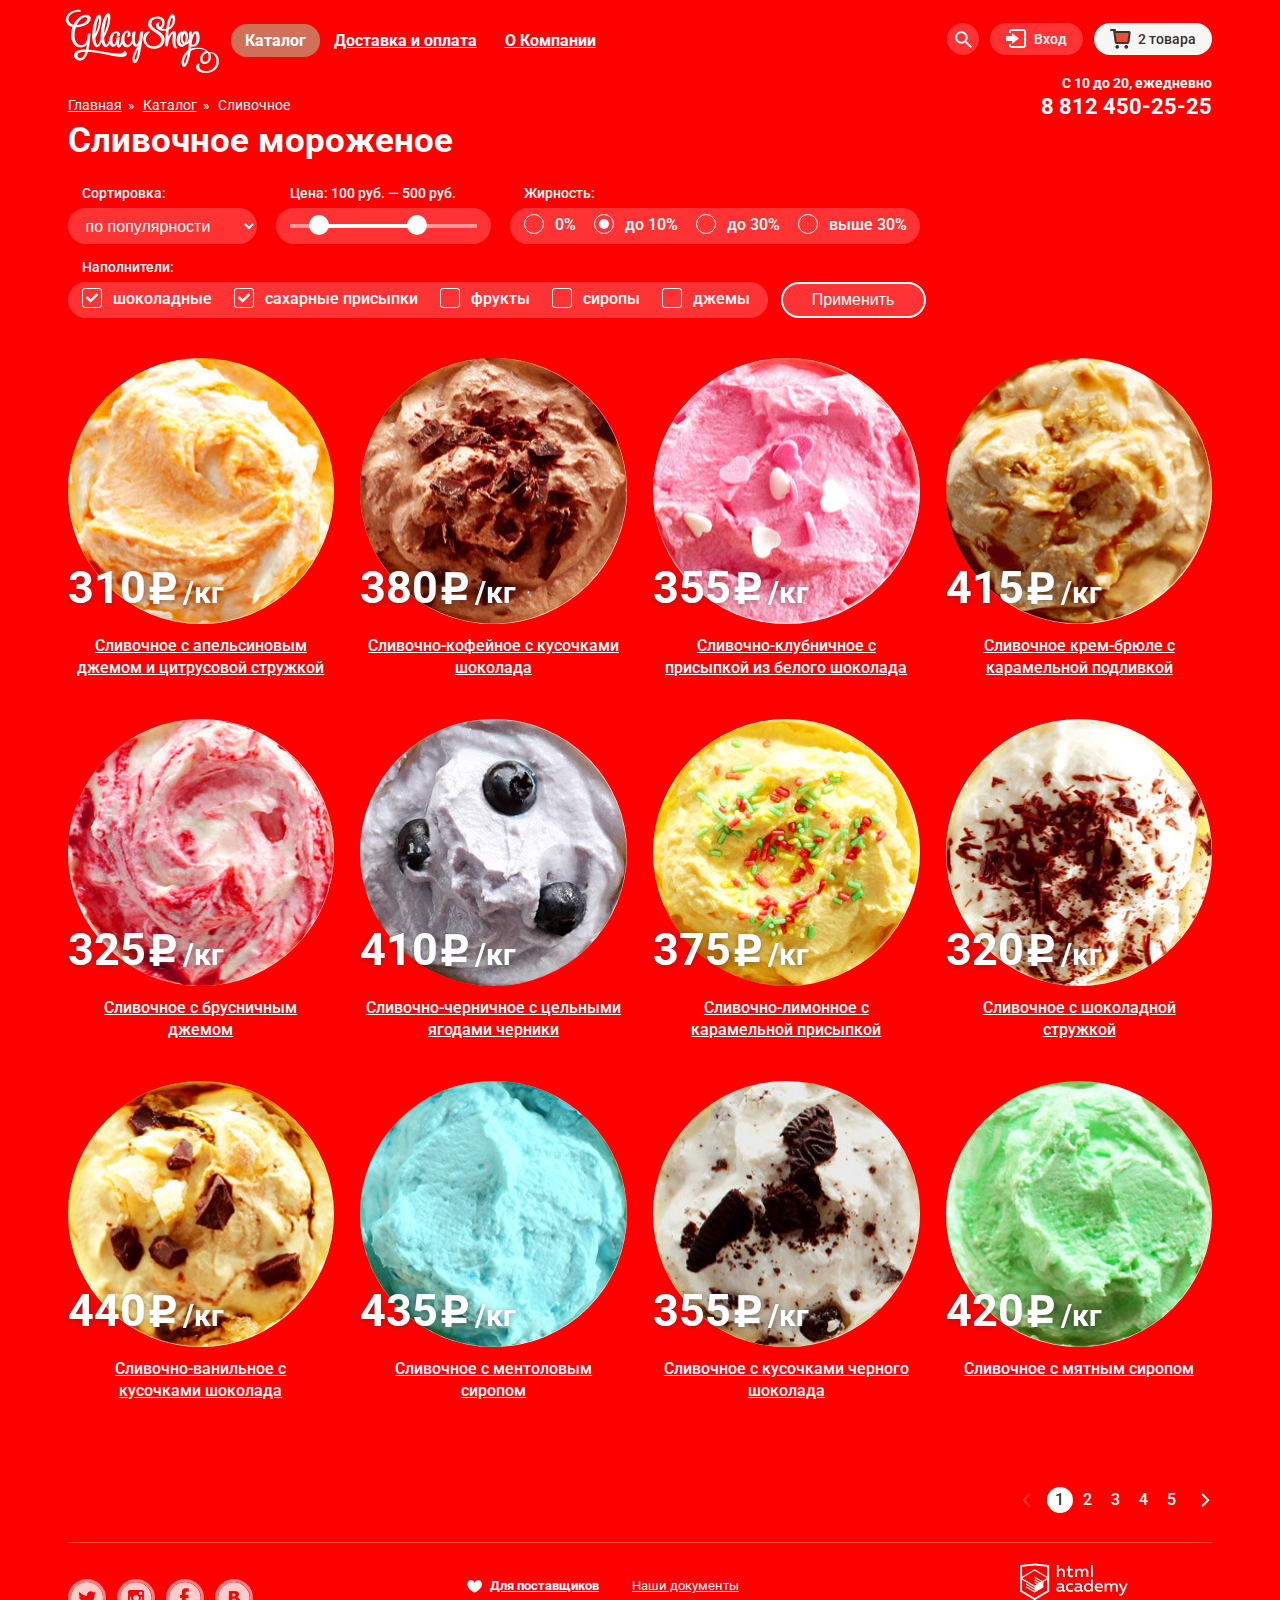
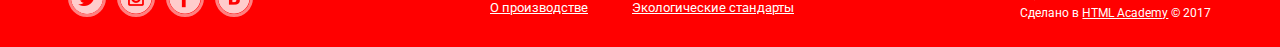
==== catalog.html @ 35011a06 "add slider" ====
<!DOCTYPE html>
<html lang="ru">
  <head>
    <meta charset="utf-8">
    <title>Сливочное мороженое</title>
    <link href="https://fonts.googleapis.com/css?family=Roboto:400,500,700&amp;subset=cyrillic-ext" rel="stylesheet">
    <link href="css/normalize.css" rel="stylesheet">
    <link href="css/style2.css" rel="stylesheet">
  </head>
  <body>
    <div class="wrapper">
      <header class="main-header">
        <div class="row clearfix">
          <nav class="main-nav">
            <a href="index.html"><img src="img/logo.png" width=154 height=64 alt="Gllacy Shop"></a>
            <ul class="main-menu">
              <li class="current">
                <a class="main-nav-item" href="#">Каталог</a>
                <ul class="sub-menu">
                  <li><a class="sub-menu-item first" href="#"><b>Новинки</b></a></li>
                  <li class="sub-current"><a class="sub-menu-item">Сливочное</a></li>
                  <li><a class="sub-menu-item">Щербеты</a></li>
                  <li><a class="sub-menu-item" href="#">Фруктовый лед</a></li>
                  <li><a class="sub-menu-item" href="#">Мелорин</a></li>
                </ul>
              </li>
              <li><a class="main-nav-item" href="#">Доставка и оплата</a></li>
              <li><a class="main-nav-item" href="#">О Компании</a></li>
            </ul>
          </nav>
          <ul class="user-block">
            <li class="user-item">
              <div class="searshinput"></div>
              <form class="user-form" action="/search/" method="GET">
                <div class="user-input-group">
                  <input class="user-input" id="user-search" type="search" name="search" placeholder="Что ищем?" required>
                  <label for="user-search">Что ищем?</label>
                </div>
              </form>
            </li>
            <li class="user-item">
              <a class="enter" href="#">Вход</a>
              <form class="user-form clearfix" action="#" method="POST">
                <div class="user-input-group">
                  <input class="user-input" id="user-login" type="email" name="login" placeholder="Электронная почта" required>
                  <label for="user-login">Электронная почта</label>
                </div>
                <div class="user-input-group">
                  <input class="user-input" id="user-password" type="password" name="password" placeholder="Пароль" required>
                  <label for="user-login">Пароль</label>
                </div>
                <button class="btn" type="submit">Войти</button>
                <a href="#">Забыли пароль?</a>
                <a href="#">Новая регистрация</a>
              </form>
            </li>
            <li class="user-item">
              <a class="all-products full" href="#">2 товара</a>
              <form class="user-form clearfix" action="#" method="POST">
                <table class="products-table">
                  <tr class="products-item creamy">
                    <td><button class="product-delete" title="Закрыть">Закрыть</button></td>
                    <td class="product-mini"></td>
                    <td class="product-name">Пломбир с апельсиновым джемом</td>
                    <td>1,5 кг х <span>200 руб.</span></td>
                    <td>300 руб.</td>
                  </tr>
                  <tr class="products-item strawberry">
                    <td><button class="product-delete" title="Закрыть">Закрыть</button></td>
                    <td class="product-mini"></td>
                    <td class="product-name">Клубничный пломбир с присыпкой из белого шоколада</td>
                    <td>1,5 кг х <span>300 руб.</span></td>
                    <td>450 руб.</td>
                  </tr>
                </table>
                <div class="products-sum">Итого: 750 руб.</div>
                <button class="btn" type="submit">Оформить заказ</button>
              </form>
            </li>
          </ul>
          <div class="header-lable">
            С 10 до 20, ежедневно<br>
            <span>8 812 450-25-25</span>
          </div>
        </div>
      </header>

      <main>
        <div class="row">
          <ul class="breadcrumbs">
            <li><a href="index.html">Главная</a></li>
            <li><a href="#">Каталог</a></li>
            <li>Сливочное</li>
          </ul>
          <h1>Сливочное мороженое</h1>
        </div>

        <div class="row filters">
          <form action="#" method="GET">
            <div class="filter sorting">
              <span>Сортировка:</span>
              <select class="filter-group" name="filter-sorting">
                <option value="popularity">по популярности</option>
                <option value="cheap">сначала недорогие</option>
                <option value="expensive">сначала дорогие</option>
                <option value="fatness">по жирности</option>
              </select>
            </div>
            <div class="filter rate"><!--- Оформление - курс Плавные переходы. Переключатели. Диапазон range- курс Формы и хтмл5.  Реализация есть на kari.com-->    
              <span>Цена: 100 руб. &#8212; 500 руб.</span>
              <div class="filter-group">
                <div class="rate-axis">
                  <div class="range-slider"></div>
                  <div class="range-handle"></div>
                  <div class="range-handle"></div>
                </div>
              </div>
            </div>
            <div class="filter fatness">
              <span>Жирность:</span> 
              <ul class="filter-group">
                <li>
                  <input id="fatness-0" type="radio" name="filter-fatness" value="0%" >
                  <label for="fatness-0" title="Отметить">0%</label>
                </li>
                <li>
                  <input id="fatness-10" type="radio" name="filter-fatness" value="to 10%" checked>
                  <label for="fatness-10" title="Отметить">до 10%</label>
                </li>
                <li>
                  <input id="fatness-30" type="radio" name="filter-fatness" value="to 30%">
                  <label for="fatness-30" title="Отметить">до 30%</label>
                </li>
                <li>
                  <input id="fatness-more" type="radio" name="filter-fatness" value="more 30%">
                  <label for="fatness-more" title="Отметить">выше 30%</label>
                </li>
              </ul>
            </div>
            <div class="filter toppings">
              <span>Наполнители:</span>
              <ul class="filter-group">
                <li>
                  <input id="topping-chocolate" type="checkbox" name="topping-chocolate" checked>
                  <label for="topping-chocolate">шоколадные</label>
                </li>
                <li>
                  <input id="topping-powder" type="checkbox" name="topping-powder" checked>
                  <label for="topping-powder">сахарные присыпки</label>
                </li>
                <li>
                  <input id="topping-fruit" type="checkbox" name="topping-fruit">
                  <label for="topping-fruit">фрукты</label>
                </li>
                <li>
                  <input id="topping-syrups" type="checkbox" name="topping-suryps">
                  <label for="topping-syrups">сиропы</label>
                </li>
                <li>
                  <input id="topping-jams" type="checkbox" name="topping-jams">
                  <label for="topping-jams">джемы</label>
              </ul>
            </div>
            <button type="submit">Применить</button>
          </form>
        </div>      

        <div class="catalog">
          <div class="row clearfix">
            <div class="cell">
              <div class="background-hover">
                <a class="btn" href="#">Быстрый просмотр</a>
              </div>
              <a href="#">
                <img src="img/creamy-item.jpg" alt="Сливочное с апельсиновым джемом и цитрусовой стружкой">
                <div class="price">
                  <span>310</span> /кг
                </div>
                <p>Сливочное с апельсиновым джемом и цитрусовой стружкой</p>
              </a>
            </div>
            <div class="cell">
              <div class="background-hover">
                <a class="btn" href="#">Быстрый просмотр</a>
              </div>
              <a href="#">
                <img src="img/coffe-item.jpg" alt="Сливочно-кофейное с кусочками шоколада">
                <div class="price">
                  <span>380</span> /кг
                </div>
                <p>Сливочно-кофейное с кусочками шоколада</p>
              </a>
            </div>
            <div class="cell">
              <div class="background-hover">
                <a class="btn" href="#">Быстрый просмотр</a>
              </div>
              <a href="#">
                <img src="img/strawberry-item.jpg" alt="Сливочно-клубничное с присыпкой из белого шоколада">
                <div class="price">
                  <span>355</span> /кг
                </div>
                <p>Сливочно-клубничное с присыпкой из белого шоколада</p>
              </a>
            </div>
            <div class="cell">
              <div class="background-hover">
                <a class="btn" href="#">Быстрый просмотр</a>
              </div>
              <a href="#">
                <img src="img/brulee-item.jpg" alt="Сливочное крем-брюле с карамельной подливкой">
                <div class="price">
                  <span>415</span> /кг
                </div>
                <p>Сливочное крем-брюле с карамельной подливкой</p>
              </a>
            </div>
          </div>
          <div class="row clearfix">
            <div class="cell">
              <div class="background-hover">
                <a class="btn" href="#">Быстрый просмотр</a>
              </div>
              <a href="#">
                <img src="img/lingonberry-item.jpg" alt="Сливочное с брусничным джемом">
                <div class="price">
                  <span>325</span> /кг
                </div>
                <p>Сливочное с брусничным джемом</p>
              </a>
            </div>
            <div class="cell">
              <div class="background-hover">
                <a class="btn" href="#">Быстрый просмотр</a>
              </div>
              <a href="#">
                <img src="img/blackberry-item.jpg" alt="Сливочно-черничное с цельными ягодами черники">
                <div class="price">
                  <span>410</span> /кг
                </div>
                <p>Сливочно-черничное с цельными ягодами черники</p>
              </a>
            </div>
            <div class="cell">
              <div class="background-hover">
                <a class="btn" href="#">Быстрый просмотр</a>
              </div>
              <a href="#">
                <img src="img/lemon-item.jpg" alt="Сливочно-лимонное с карамельной присыпкой">
                <div class="price">
                  <span>375</span> /кг
                </div>
                <p>Сливочно-лимонное с карамельной присыпкой</p>
              </a>
            </div>
            <div class="cell">
              <div class="background-hover">
                <a class="btn" href="#">Быстрый просмотр</a>
              </div>
              <a href="#">
                <img src="img/chocchips-item.jpg" alt="Сливочное с шоколадной стружкой">
                <div class="price">
                  <span>320</span> /кг
                </div>
                <p>Сливочное с шоколадной стружкой</p>
              </a>
            </div>
          </div>
          <div class="row clearfix">
            <div class="cell">
              <div class="background-hover">
                <a class="btn" href="#">Быстрый просмотр</a>
              </div>
              <a href="#">
                <img src="img/vanilla-item.jpg" alt="Сливочно-ванильное с кусочками шоколада">
                <div class="price">
                  <span>440</span> /кг
                </div>
                <p>Сливочно-ванильное с кусочками шоколада</p>
              </a>
            </div>
            <div class="cell">
              <div class="background-hover">
                <a class="btn" href="#">Быстрый просмотр</a>
              </div>
              <a href="#">
                <img src="img/menthol-item.jpg" alt="Сливочноe с ментоловым сиропом">
                <div class="price">
                  <span>435</span> /кг
                </div>
                <p>Сливочноe с ментоловым сиропом</p>
              </a>
            </div>
            <div class="cell">
              <div class="background-hover">
                <a class="btn" href="#">Быстрый просмотр</a>
              </div>
              <a href="#">
                <img src="img/pieces-dark-item.jpg" alt="Сливочное с кусочками черного шоколада">
                <div class="price">
                  <span>355</span> /кг
                </div>
                <p>Сливочное с кусочками черного шоколада</p>
              </a>
            </div>
            <div class="cell">
              <div class="background-hover">
                <a class="btn" href="#">Быстрый просмотр</a>
              </div>
              <a href="#">
                <img src="img/mint-item.jpg" alt="Сливочное с мятным сиропом">
                <div class="price">
                  <span>420</span> /кг
                </div>
                <p>Сливочное с мятным сиропом</p>
              </a>
            </div>
          </div>
        </div>
        
        <div class="row clearfix"> <!---См. курс Мастерская: декоративные элементы. Переключатель страниц-->
          <ul class="paginator clearfix">
            <li><a class="paginator-item prev disabled">Назад</a></li>
            <li><a class="paginator-item current">1</a></li>
            <li><a class="paginator-item" href="#2">2</a></li>
            <li><a class="paginator-item" href="#3">3</a></li>
            <li><a class="paginator-item" href="#4">4</a></li>
            <li><a class="paginator-item" href="#5">5</a></li>
            <li><a class="paginator-item next" href="#next">Вперед</a></li>
          </ul>
        </div>
      </main>
    
      <footer class="main-footer">
        <div class="row clearfix">
          <div class="social-footer">
              <a class="btn-social btn-social-tw" href="#">Твиттер</a>
              <a class="btn-social btn-social-inst" href="#">Инстаграм</a>
              <a class="btn-social btn-social-fb" href="#">Фэйсбук</a>
              <a class="btn-social btn-social-vk" href="#">Вконтакте</a>
          </div>
          <div class="copiright-footer">
            <a class="htmlacademy-logo" href="https://htmlacademy.ru/"></a>
            Сделано в <a href="https://htmlacademy.ru/">HTML Academy</a> &copy; 2017
          </div>
          <div class="footer-nav clearfix">
            <ul class="footer-column column-1">
              <li class="love"><a href="#"><b>Для поставщиков</b></a></li>
              <li><a href="#">О производстве</a></li>
            </ul>
            <ul class="footer-column column-2">
              <li><a href="#">Наши документы</a></li>
              <li><a href="#">Экологические стандарты</a></li>
            </ul>         
          </div>
        </div>
      </footer>
    </div>
  </body>
</html>
---- css/style2.css ----
body {
  font-weight: 400;
  font-size: 16px;
  line-height: 22px;
  font-family: "Roboto", "Arial", sans-serif;
  color: #ffffff;
  background-color: #849d8f;
  background-color: red;
}

body > input[type="radio"] {
  display: none;
}

.site-wrapper {
  min-width: 900px;
  background-repeat: no-repeat;
  background-position: top center;
}

.site-wrapper::before {
  content: "";
  visibility: hidden;
  background-image: url("../img/chocolate-lemon.png");
}

.site-wrapper::after {
  content: "";
  visibility: hidden;
  background-image: url("../img/cream-strawberry.png");
}

.wrapper {
  min-width: 900px;
  max-width: 1200px;
  margin: 0 auto;
  
}

.row {
  padding-left: 2.3%;
  padding-right: 2.3%;
  margin-bottom: 40px; /*для .communication-items выпадет за родительский контейнер wrapper*/
}

.column-left,
.column-right {
  float: left;
  box-sizing: border-box;
  width: 48.85%;
  padding: 16px 21px 90px 19px;
  border-radius: 12px;
}

.column-right {
  float: right;
}

.cell {
  position: relative;
  float: left;
  width: 23.275%;
  margin-right: 2.3%;
}

.cell:nth-child(4n) {
  margin-right: 0;
}

.cell a {
  text-decoration: none;
}

.clearfix::after {
  content: "";
  display: table;
  clear: both;
}

.btn {
  display: inline-block;
  box-sizing: border-box;
  min-width: 100px; /*каждой кнопке задаем свою ширину*/
  min-height: 44px;
  margin: 0;
  padding: 9px 14px 11px;
  font-weight: 700;
  font-size: 18px;
  line-height: 24px;
  font-family: "Roboto", "Arial", sans-serif;
  text-align: center;
  vertical-align: top;
  text-decoration: none;
  text-shadow: 0px 2px 5px rgba(160, 32, 11, 0.76); 
  color: #ffffff;
  background-color: #ec583c;
  background-image: linear-gradient(to top, #e74a35, #f26843);
  border-radius: 22px;
  box-shadow: 0px 2px 2px 0px rgba(172, 16, 0, 0.64); 
  outline: none; 
}

.btn:hover {
  color: #ffffff;
  background-color: #f07a63;
  background-image: linear-gradient(to top, #ec6f5e, #f58669);
  box-shadow: 0px 2px 2px 0px #ac1000; 
}

.btn:active {
  color: #ffffff;
  background-color: #db5338;
  background-image: linear-gradient(to bottom, #d74632, #e1613e);
  box-shadow: inset 0px 2px 2px 0px #ac1000;
}

.main-nav {
  float: left;
  width: 550px;
  padding-top: 9px; 
}

.main-nav img {
  display: inline-block;
  margin: 0;
  margin-left: -3px; 
  padding: 0;
  font-size: 0;
  line-height: 0;
  vertical-align: middle;
}

.main-nav .main-menu {
  display: inline-block;
  margin: 0;
  margin-left: 8px;
  padding: 0;
  font-size: 0;
  line-height: 0;
  vertical-align: middle;
  list-style: none;
}

.main-menu > li {
  position: relative;
  display: inline-block;
  margin: 0;
  padding: 15px 0;
  font-size: 0;
  line-height: 0;
  vertical-align: middle;
}

.main-nav-item {
  margin-top: -4px;
  padding: 7px 14px;
  font-weight: 700;
  font-size: 16px;
  line-height: 18px;
  color: #ffffff;
  border-radius: 16px;
}

.main-menu .sub-menu {
  position: absolute;
  top: 46px;
  left: -6px;
  z-index: 1;
  display: none;
  min-width: 142px;
  margin: 0;
  padding: 0;
  color: #323232;
  background-color: #f8f7f4;
  border-radius: 4px;
  box-shadow: 0 20px 20px 0 rgba(0, 0, 0, 0.4);
  list-style: none;
  overflow: hidden;
}

.main-menu li:hover .sub-menu {
  display: block;
}

.sub-menu-item {
  display: block;
  padding: 9px 21px 7px;
  font-weight: 400;
  font-size: 14px;
  line-height: 16px;
  color: #323232;
  text-decoration: none;
  white-space: nowrap;
}

.sub-menu-item.first {
  padding: 10px 21px;
}

.sub-menu li:first-child::after {
  content: "";
  display: block;
  margin: 0 9px 0 6px;
  height: 1px;
  background-color: #d1d0ce;
}

.sub-menu li:hover {
  background-color: #fbded7;
}

li:not(.sub-current):hover > .sub-menu-item {
  color: #323232;
}

.sub-menu li:active {
  background-color: #f6b5a5;
}

li:not(.sub-current):active > .sub-menu-item {
  color: #323232;
}

.sub-menu li.sub-current {
  background-color: #d07058;
}

.sub-current .sub-menu-item {
  color: #ffffff;
}

.current .main-nav-item {
  color: #ffffff;
  text-decoration: none;
  background-color: #d07058;
}

.main-nav-item:hover {
  color: #333333;
  text-decoration: none;
  background-color: #f7f6f3;
}

.main-nav-item:active {
  color: #333333;
  text-decoration: none;
  background-color: #ededed;
  box-shadow: inset 0 2px 1px 0 #696969;
}

.user-block {
  float: right;
  width: 293px;
  margin: 0;
  padding: 0;
  padding-top: 23px;
  text-align: right;
  list-style: none;
}

.user-block .user-item {
  position: relative;
  display: inline-block;
  margin: 0;
  padding: 0;
  padding-bottom: 15px;
  font-size: 0;
  line-height: 0;
  vertical-align: top;
}

.user-block .searshinput,
.user-block .enter,
.user-block .all-products {
  display: block;
  background-color: rgba(255, 255, 255, 0.2);
  border-radius: 16px;
}

.user-block .searshinput {
  position: relative;
  width: 32px;
  height: 32px;
}

.user-block .searshinput::before {
  content: "";
  position: absolute;
  top: 8px;
  left: 8px;
  width: 17px;
  height: 17px;
  background-image: url("../img/spritesheet.png");
  background-position: -431px -5px;
}

.user-item:hover .searshinput {
  background-color: #f8f7f4;
}

.user-item:hover .searshinput::before {
  filter: invert(1);
}

/* стили для выпадашек с формами*/
.user-item:hover::before {
  content:"";
  position: absolute;
  top: 0;
  right: 0;
  display: block;
  width: 100px;
  height: 37px;
}

.user-form {
  position: absolute;
  top: 37px;
  right: 0;
  z-index: 1;
  display: none;
  width: 313px; 
  padding: 20px 15px 0;
  background-color: #f8f7f4;
  border-radius: 4px;
  box-shadow: 0 20px 20px 0 rgba(0, 0, 0, 0.4);
}

.user-item:hover .user-form {
  display: block;
}

.user-input-group {
  position: relative;
}

.user-input {
  box-sizing: border-box;
  width: 100%;
  height: 44px;
  margin-bottom: 20px;
  padding: 10px 14px;
  font-weight: 700;
  font-size: 16px;
  line-height: 24px;
  color: #323232;
  background-color: #ffffff;
  border: 1px solid #d3d3d2;
  border-radius: 4px;
}

.user-input::-webkit-input-placeholder {
  font-weight: 400;
  color:#999999;
}
.user-input::-moz-placeholder {
  font-weight: 400;
  color:#999999;
}

.user-input:-moz-placeholder {
  font-weight: 400;
  color:#999999;
}
.user-input:-ms-input-placeholder {
  font-weight: 400;
  color:#999999;
}

.user-input:hover {
  padding: 10px 13px;
  border: 2px solid #c7c6c5;
}

.user-input:focus {
  padding: 10px 13px;
  border: 2px solid #8fbdec;
}

.user-input + label {
  position: absolute;
  top: -16px;
  left: 15px;
  display: inline;
  font-weight: 400;
  font-size: 11px;
  line-height: 13px;
  color: #999999;
}

.user-input:invalid + label {
  display: none;
}

.user-input:focus + label {
  color: #5b9ddf;
  display: inline;
}

/* стили для выпадашек с формами закончились*/

.user-block .enter,
.user-block .all-products {
  position: relative;
  margin-left: 7px;
  padding: 8px 16px 8px 44px;
  font-weight: 500;
  font-size: 14px;
  line-height: 16px;
  text-align: left;
  text-decoration: none;
  color: #ffffff;
}

.user-block .enter::before {
  content: "";
  position: absolute;
  top: 6px;
  left: 16px;
  width: 21px;
  height: 19px;
  background-image: url("../img/spritesheet.png");
  background-position: -338px -5px;
}

.user-item:hover .enter {
  color: #323232;
  background-color: #f8f7f4;
}

.user-item:hover .enter::before {
  filter: invert(1);
}

.enter + .user-form {
  width: 239px;
  padding: 20px 19px 0;
}

.user-form .btn {
  float: left;
  height: 44px;
  margin-right: 20px;
  margin-bottom: 20px;
  border: none;
  cursor: pointer;
}

.user-form a {
  float: left;
  font-weight: 400;
  font-size: 13px;
  line-height: 24px;
  color: #323232;
}

.user-form a:hover  {
  color: #e84d37;
}

.user-form a:active  {
  color: #e84d37;
}

.user-block .all-products {
  min-width: 56px;
}

.user-block .all-products::before {
  content: "";
  position: absolute;
  top: 6px;
  left: 16px;
  width: 21px;
  height: 20px;
  background-image: url("../img/spritesheet.png");
  background-position: -205px -5px;
}

.user-block .all-products.full {
  max-width: 87px;
  color: #323232;
  white-space: nowrap;
  text-overflow: ellipsis;
  background-color: #f7f6f3;
  overflow: hidden;
}

.user-block .all-products.full::before {
  background-position: -236px -5px;
}

.all-products.full {
  max-width: 87px;
  white-space: nowrap;
  text-overflow: ellipsis;
  overflow: hidden;
}

.user-item:hover .all-products:not(.full) {
  color: #323232;
  background-color: #f8f7f4;
}

.user-item:hover .all-products:not(.full)::before {
  filter: invert(1);
}

.all-products + .user-form {
  width: 510px;
}

/*Стили для корзины*/
.all-products.full + .user-form .products-table {
  width: 100%;
  border-collapse: collapse;
}

.products-table td {
  height: 27px;
  padding: 8px 5px 16px;
  font-weight: 400;
  font-size: 13px;
  line-height: 16px;
  color: #323232;
  vertical-align: top;
  text-align: center;
}

.products-table span {
  color: #999999;
}

.products-table .product-delete {
  width: 11px;
  height: 11px;
  font-size: 0;
  vertical-align: top;
  background-image: url("../img/spritesheet.png");
  background-color: transparent;
  background-repeat: no-repeat;
  background-position: -840px -5px;
  border: 0;
  cursor: pointer;
}

.products-table .product-mini {
  position: relative;
  width: 31px;
}

.products-table .product-mini::before {
  content: "";
  position: absolute;
  top: 0;
  left: 4px;
  display: block;
  width: 33px;
  height: 33px;
  background-repeat: no-repeat;
} 

.creamy .product-mini::before {
  background-image: url("../img/creamy-item-icon.png");
}

.strawberry .product-mini::before {
  background-image: url("../img/strawberry-item-icon.png");
}

.products-table .product-name {
  width: 226px;
  padding: 8px 10px 16px;
  text-align: left;
}

.products-table td:last-child {
  box-sizing: border-box;
  width: 87px;
}

.all-products + .user-form .products-sum {
  position: relative;
  float: right;
  padding: 16px 0;
  font-weight: 700;
  font-size: 15px;
  line-height: 18px;
  color: #323232;
}

.all-products + .user-form .products-sum::before {
  content: "";
  position: absolute;
  top: 2px;
  right: 0;
  display: block;
  width: 510px;
  height: 1px;
  background-color: #cacac7;
}

.all-products + .user-form .btn {
  float: right;
  clear: right;
  margin-right: 0;
}
/*закончились стили для корзины*/

.main-header .row {
  position: relative;
}

.header-lable {
  position: absolute;
  top: 75px;
  right: 2.3%;
  width: 293px;
  font-weight: 700;
  font-size: 14px;
  line-height: 16px;
  text-align: right;
}

.header-lable span {
  font-size: 22px;
  line-height: 32px;
}

/*Стили для слайдера*/
.slider {
  position: relative;
  padding-top: 280px;
  text-align: center;
  color: #ffffff;
}

.slide {
  display: none;
}

.slide-title {
  width: 700px;
  margin: 0 auto;
  margin-bottom: 30px; 
  font-weight: 700;
  font-size: 60px;
  line-height: 60px;
}

.slide .btn {
  padding: 10px 40px;
  font-weight: 700;
  font-size: 32px;
  line-height: 44px;
  color: #ffffff;
  border-radius: 32px;
} 

.slider-controls {
  position: absolute;
  left: 0;
  bottom: 23px;
  font-size: 0;
  line-height: 0;

}

.slider-controls label {
  display: inline-block;
  box-sizing: border-box;
  width: 21px;
  height: 21px;
  margin-right: 8px;
  vertical-align: 0;
  background-color: transparent;
  border: 2px solid #ffffff;
  border-radius: 50%;
  cursor: pointer;
}

.slider-controls label:hover {
  background-color: rgba(255, 255, 255, 0.4);
}

#btn-1:checked ~ .site-wrapper {
  background-color: #849d8f;
  background-image: url("../img/brulee-raspberry.png");
}

#btn-2:checked ~ .site-wrapper {
  background-color: #8996a6;
  background-image: url("../img/chocolate-lemon.png");
}

#btn-3:checked ~ .site-wrapper {
  background-color: #9d8b84;
  background-image: url("../img/cream-strawberry.png");
}

#btn-1:checked ~ .site-wrapper #slide1,
#btn-2:checked ~ .site-wrapper #slide2,
#btn-3:checked ~ .site-wrapper #slide3 {
  display: block;
}

#btn-1:checked ~ .site-wrapper label[for="btn-1"],
#btn-2:checked ~ .site-wrapper label[for="btn-2"],
#btn-3:checked ~ .site-wrapper label[for="btn-3"] {
  background-color: #ffffff;
}
/*Закончились стили для слайдера*/

.specials {
  font-weight: 700;
  font-size: 18px;
  line-height: 22px;
}

.specials h3 {
  margin: 0;
  margin-bottom: 15px;
  font-size: 35px;
  line-height: 41px;
}

.specials p {
  margin: 0;
}

.specials .column-left {
  position: relative;
  min-height: 229px;
  color: #ffffff;
  background-color: #be1c42;
  background-image: url("../img/raspberries-fon.jpg");
  background-repeat: no-repeat;
}

.specials .column-right {
  position: relative;
  min-height: 229px;
  color: #ffffff;
  background-color: #4e3125;
  background-image: url("../img/chocolate-fon.jpg");
  background-repeat: no-repeat;
}

.specials .btn {
  position: absolute;
  right: 21px;
  bottom: 24px;
  height: 46px;
  padding: 10px 22px 10px;
} 


.cell .background-hover {
  position: absolute;
  top: -9px;
  transform: translate(-4%, 0);
  z-index: -1;
  display: none;
  width: 110%;
  height: 130%;
  padding: 0;
  background-color: rgba(255, 255, 255, 0.3);
  box-shadow: 0 20px 20px 0 rgba(0, 0, 0, 0.4);
  border-radius: 4px;
}

.cell:hover .background-hover {
  display: block;
}


.cell .btn {
  position: absolute;
  right: 50%;
  bottom: 17px;
  transform: translate(50%, 0);
  min-width: 193px;
  padding: 9px 12px 11px;  
}

.cell:hover {
  z-index: 10;
}

.cell img {
  width: 100%; 
  max-width: 267px; 
  min-width: 200px; 
  max-height: 267px; 
  min-height: 200px;
  border-radius: 50%;
}

.cell .price {
  margin-top: -65px;
  font-weight: 700;
  font-size: 30px;
  line-height: 45px;
  font-family: "Roboto", "Arial", sans-serif;
  color: #ffffff;
  filter: drop-shadow(0px 1px 3px rgba(49, 50, 53, 0.5));
}

.price span {
  position: relative;
  padding-right: 30px;
  font-size: 45px;
}

.price span::after {
  content: "";
  position: absolute;
  right: 0;
  bottom: 10px;
  width: 27px;
  height: 32px;
  background-image: url("../img/spritesheet.png");
  background-repeat: no-repeat;
  background-position: -394px -5px;
}

.cell p {
  margin: 0;
  margin-top: 20px;
  padding: 0 5px;
  font-weight: 500;
  font-size: 16px;
  line-height: 22px;
  text-align: center;
  text-decoration: underline;
  color: #ffffff;
}

.cell p:hover  {
  color: #e84d37;
}

.cell p:active  {
  color: #e84d37;
}

.popular .cell::before {
  content: "";
  position: absolute;
  top: 0;
  left: 0;
  width: 61px;
  height: 61px;
  background-image: url("../img/spritesheet.png");
  background-repeat: no-repeat;
  background-position: -267px -5px;
}

.features {
  padding: 23px 18px 25px;
  font-weight: 500;
  font-size: 24px;
  line-height: 30px;
  font-family: "Roboto", "Arial", sans-serif;
  color: #323232;
  background-color: #ede2cd;
  background-image: url("../img/wafer-fon3.jpg");
  background-repeat: repeat;
  border-radius: 12px; 
}

.features p {
  margin: 0 102px 0 0;
}

.features .column-left,
.features .column-right {
  margin: 0;
  padding: 0;
  font-weight: 400;
  font-size: 16px;
  line-height: 22px;
}

.features .features-item {
  position: relative;
  margin: 0;
  margin-top: 10px;
  padding: 12px 0 0 56px;
}

.features .features-item::before {
  content: "";
  position: absolute;
  left: 0;
  top: 0;
  width: 48px;
  height: 49px;
  background-image: url("../img/spritesheet.png");
}

.features .ice-img::before {
  background-position: -458px -5px;
}

.features .leaf-img::before {
  background-position: -517px -5px;
}

.features .cow-img::before {
  background-position: -29px -5px;
}

.features .thermo-img::before {
  background-position: -782px -5px;
}

.communication-items .column-left {
  min-height: 220px;
  padding: 23px 20px;
  font-weight: 500;
  font-size: 16px;
  line-height: 22px;
  color: #323232;
  background-color: #ffffff;
  background-image: url("../img/berry-fon.jpg");
  background-repeat: no-repeat;
  background-position: right 0;
}

.blog-group p {
  margin: 4px 0;
  width: 310px;
}

.blog-group .blog-header {
  padding-right: 10px;
  padding-top: 1px;
  font-weight: 700;
  font-size: 24px;
  line-height: 30px;
  color: #353535;
  background-color: rgba(255, 255, 255, 0.8);
}

.blog-group .blog-header:hover  {
  color: #e84d37;
}

.blog-group .blog-header:active  {
  color: #e84d37;
}

.communication-items .column-right {
  padding: 6px;
  background-image: repeating-linear-gradient(135deg, #f8f7f4 0px, #f8f7f4 7px, #92cdff 7px, #92cdff 14px, #f8f7f4 14px, #f8f7f4 21px, #fe9e90 21px, #fe9e90 28px);
}

.communication-items .fon {
  position: relative;
  box-sizing: border-box;
  min-height:  208px;
  padding: 28px 21px 92px;
  font-weight: 400;
  font-size: 16px;
  line-height: 22px;
  color: #5a5a5a;
  background-color: #f8f7f4;
  border-radius: 12px;
}

.subscribe-group p {
  margin: 0;
}

.communication-items form {
  position: absolute;
  left: 0;
  bottom: 33px;
  box-sizing: border-box;
  width: 100%;
  padding: 0 20px;
}

.communication-items .btn {
  float: right;
  padding: 9px 19px 11px;
  border: none;
  cursor: pointer;
}

.communication-items .input-group {
  margin-right:  141px;
}

.communication-items input {
  box-sizing: border-box;
  width: 100%;
  padding: 13px 12px;
  border: 1px solid #d3d3d2;
  border-radius: 4px;
}

.map-contacts .row {
  margin-bottom: 0;
  background-image: url("../img/map.jpg");
  background-repeat: no-repeat;
  background-position: center -25%;
}

.contacts {
  float: right;
  box-sizing: border-box;
  width: 302px;
  margin-top: 62px;
  margin-bottom: 62px;
  padding: 29px 25px 31px;
  font-weight: 400;
  font-size: 14px;
  line-height: 20px;
  color: #323232;
  background-color: #fefefe;
  border-radius: 14px;
}

.contacts p {
  margin: 0;
  margin-bottom: 1px;
  padding: 0;
}

.contacts span {
  font-weight: 700;
  font-size: 18px;
  line-height: 24px;
}

.contacts p.phone {
   margin-top: 18px;
   margin-bottom: 5px;
}

.contacts span.phone {
  font-weight: 700;
  font-size: 18px;
  line-height: 22px;
}

.contacts .btn {
  width: 100%;
  margin-top: 25px;
}

/* Cтили для каталога*/
.breadcrumbs {
  margin: 0;
  margin-top: -16px;
  margin-bottom: 7px;
  padding: 0;
  font-size: 0;
  line-height: 0;
  list-style: none;
}

.breadcrumbs li {
  display: inline-block;
  font-weight: 400;
  font-size: 14px;
  line-height: 16px;
}

.breadcrumbs a {
  position: relative;
  padding-right: 21px;
  color: #ffffff;
}


.breadcrumbs a::after {
  content: "»";
  position: absolute;
  right: 8px;
  text-decoration: none;
}

main h1 {
  margin: 0;
  font-weight: 700;
  font-size: 35px;
  line-height: 41px;
}

.row.filters {
  margin-top: -16px;
}

.filters .sorting {
  width: 189px;
}

.filters .rate {
  width: 215px;
}

.filters .fatness {
  width: 410px;
  margin-right: 0;
}

.filters .toppings {
  width: 700px;
  margin-bottom: 0;
}

.filter {
  display: inline-block;
  margin-right: 15px;
  margin-bottom: 15px;
  vertical-align: bottom;
  font-size: 0;
  line-height: 0;
}

.filter select,
.filter label {
  font-weight: 500;
  font-size: 16px;
  line-height: 18px;
}

.filter ul {
  margin: 0;
  padding: 0;
  list-style: none;
}


.filter span {
  margin-left: 14px;
  font-weight: 500;
  font-size: 14px;
  line-height: 16px;
}

.filter .filter-group {
  box-sizing: border-box;
  width: 100%;
  height: 36px;
  margin-top: 7px;
  padding-left: 14px;
  padding-top: 8px;
  color: #ffffff;
  background-color: rgba(255, 255, 255, 0.2);
  border-radius: 18px;
  border: none;
}

.sorting .filter-group {
  padding-top: 0;
}

.sorting .filter-group:hover {
  color: #343434;
  background-color: #ffffff;
}

.rate .filter-group {
  padding-top: 16px;
}

.rate .rate-axis {
  position: relative;
  width: 187px;
  height: 4px;
  background-color: rgba(255, 255, 255, 0.5);
}

.rate-axis .range-slider {
  position: absolute;
  left: 30px;
  right: 62px;
  height: 4px;
  background-color: #ffffff;
}

.rate-axis .range-handle {
  position: absolute;
  width: 20px;
  height: 20px;
  top: -9px;
  left: 19px; 
  background-color: #ffffff;
  border-radius: 50%;
  cursor: pointer;
}

.rate-axis .range-handle:last-child {
  left: 117px;  
}

.fatness li {
  display: inline-block;
  margin-right: 18px;
  vertical-align: top;
}

.fatness li:last-child {
  margin-right: 0;
} 

.fatness input {
  display: none;
}

.fatness label,
.toppings label {
  position: relative;
  padding-left: 31px;
}

.fatness label::before {
  content: "";
  position: absolute;
  left: 0;
  bottom: 0;
  box-sizing: border-box;
  width: 20px;
  height: 20px;
  border: 1px solid #ffffff;
  border-radius: 50%;
}

.fatness label:hover {
  cursor: pointer;
}

.fatness label:hover::before {
  border-width: 2px;
}

.fatness input:checked + label::after {
  content: "";
  position: absolute;
  left: 5px;
  bottom: 5px;
  box-sizing: border-box;
  width: 10px;
  height: 10px;
  background-color: #ffffff;
  border-radius: 50%;
}

.fatness input:disabled + label::before,
.fatness input:disabled + label::after {
  opacity: 0.4;
}

.toppings li {
  display: inline-block;
  margin-right: 22px;
  vertical-align: top;
}

.toppings li:last-child {
  margin-right: 0;
} 

.toppings input {
  display: none;
}

.toppings label::before {
  content: "";
  position: absolute;
  left: 0;
  bottom: 0;
  box-sizing: border-box;
  width: 20px;
  height: 20px;
  border: 1px solid #ffffff;
  border-radius: 3px;
}

.toppings label:hover::before {
  border: 2px solid #ffffff;
}

.toppings input:checked + label::after {
  content: "";
  position: absolute;
  left: 3px;
  bottom: 5px;
  width: 14px;
  height: 10px;
  background-image: url("../img/spritesheet.png");
  background-position: -5px -5px;
}

.toppings input:disabled + label::before,
.toppings input:disabled + label::after {
  opacity: 0.4;
}

.filters button[type="submit"] {
  width: 145px;
  height: 36px;
  margin-left: -6px;
  margin-right: 0;
  margin-bottom: 0;
  font-weight: 500;
  font-size: 16px;
  line-height: 18px;
  color: #ffffff;
  background-color: rgba(255, 255, 255, 0.2);
  border: 2px solid #fbfcfb;
  border-radius: 18px;
  outline: none; 
}

.filters button[type="submit"]:hover {
  color: #323232;
  background-color: #fbfcfb;
}

.filters button[type="submit"]:active {
  color: #323232;
  background-color: #eaeaea;
  border: none;
  box-shadow: inset 0 2px 1px 0px #696969;
} 

.catalog {
  margin-bottom: 85px;
}

.paginator {
  float: right;
  width: 190px;
  margin: 0;
  margin-bottom: -10px;
  padding: 0;
  font-size: 0;
  line-height: 0;
  list-style: none;
}

.paginator li {
  position: relative;
  display: inline-block;
  vertical-align: top;
}

.paginator-item {
  display: block;
  box-sizing: border-box;
  width: 26px;
  height: 26px;
  margin: 0 1px;
  padding: 4px 8px;
  font-weight: 500;
  font-size: 16px;
  line-height: 18px;
  color: #ffffff;
  text-decoration: none;
  border-radius: 50%;
  cursor: pointer;
}

.paginator-item.current {
  color: #323232;
  background-color: #ffffff;
  cursor: default;
}

.paginator-item:not(.current):not(.prev):not(.next):hover {
  color: #ffffff;
  background-color: rgba(255, 255, 255, 0.2);
}

.paginator-item:not(.current):not(.prev):not(.next):active {
  color: #323232;
  background-color: #ffffff;
}

.paginator-item.prev,
.paginator-item.next {
  width: 24px;
  margin: 0;
  text-indent: 100%;
  white-space: nowrap;
  font-size: 0;
  overflow: hidden; 
}

.paginator-item.prev::after {
  content: "";
  position: absolute;
  top: 50%;
  left: 0;
  transform: translate(0, -50%);
  width: 9px;
  height: 14px;
  background-image: url("../img/spritesheet.png");
  background-repeat: no-repeat;
  background-position: -595px -5px;
}


.paginator-item.next::after {
  content: "";
  position: absolute;
  top: 50%;
  right: 0;
  transform: translate(0, -50%);
  width: 9px;
  height: 14px;
  background-image: url("../img/spritesheet.png");
  background-repeat: no-repeat;
  background-position: -576px -5px;
}

.paginator-item.disabled::after {
  opacity: 0.2;
  cursor: default;
}

.paginator-item.prev:not(.disabled):hover::before {
  content: "";
  position: absolute;
  top:0;
  right: 25%;
  width: 26px;
  height: 26px;
  background-color: rgba(255, 255, 255, 0.2);
  border-radius: 50%;
} 

.paginator-item.prev:not(.disabled):active::before {
  background-color: #ffffff;
  border-radius: 50%;
} 

.paginator-item.prev:not(.disabled):active::after {
  filter: invert(1);
}

.paginator-item.next:not(.disabled):hover::before {
  content: "";
  position: absolute;
  top:0;
  left: 25%;
  width: 26px;
  height: 26px;
  background-color: rgba(255, 255, 255, 0.2);
  border-radius: 50%;
} 

.paginator-item.next:not(.disabled):active::before {
  background-color: #ffffff;
  border-radius: 50%;
} 

.paginator-item.next:not(.disabled):active::after {
  filter: invert(1);
}

/*Стили каталога закончились*/

.main-footer {
  padding: 20px 0 25px;
  font-weight: 400;
  font-size: 13px;
  line-height: 18px;
}

.main-footer .row {
  position: relative;
  margin-bottom: 0;
}

.main-footer .row::before {
  content: "";
  position: absolute;
  top: -21px;
  right: 2.3%;
  left: 2.3%;
  height: 1px;
  background-color: rgba(255, 255, 255, 0.3);
}

.main-footer a:hover {
  color: #ffbc9e;
}

.main-footer a:active {
  color: #ffbc9e;
}

.social-footer {
  float: left;
  width: 240px;
}

.social-footer .btn-social {
  display: inline-block;
  position: relative;
  width: 32px;
  height: 32px;
  margin-top: 16px;
  margin-right: 8px;
  font-size: 0;
  line-height: 0;
  vertical-align: top;
  text-indent: 100%;
  white-space: nowrap;
  overflow: hidden;
  border: 3px solid rgba(255, 255, 255, 0.5);
  border-radius: 50%;
}

.social-footer .btn-social::before {
  content: "";
  position: absolute;
  top: 0;
  left: 0;
  width: 32px;
  height: 32px;
  background-image: url("../img/spritesheet.png");
  background-repeat: no-repeat;
  filter: opacity(0.8);
}

.social-footer .btn-social-tw::before {
  background-position: -698px -5px;
}

.social-footer .btn-social-inst::before {
  background-position: -656px -5px;
}

.social-footer .btn-social-fb::before {
  background-position: -614px -5px;
}

.social-footer .btn-social-vk::before {
  background-position: -740px -5px;
}

.social-footer .btn-social:hover {
  border-color: #dae2de;
}

.social-footer .btn-social:hover::before {
  filter: opacity(1);
}

.social-footer .btn-social:active {
  border-color: #dae2de;
  box-shadow: inset 0px 2px 1px 0px #888888; 
}

.social-footer .btn-social:active::before {
  filter: opacity(0.7);
  z-index: -1;
}

.copiright-footer {
  float: right;
  box-sizing: border-box;
  width: 192px;
  padding-left: 0;
  font-size: 12px;
}

.copiright-footer .htmlacademy-logo {
  display: block;
  width: 108px;
  height: 38px;
  margin-bottom: 3px;
  background-image: url("../img/spritesheet.png");
  background-repeat: no-repeat;
  background-position: -87px -5px;
}

.copiright-footer a {
  color: #fefefe;
}

.footer-nav {
  width: 346px;
  margin: 0 auto;
}

.footer-column {
  float: left;
  box-sizing: border-box;
  width: 50%;
  margin: 0;
  margin-top: 14px;
  padding: 0;
  list-style: none;
}

.footer-nav .column-2 {
  margin-left: -8px;
}

.footer-nav li {
  position: relative;
  margin-bottom: 4px;
}

.footer-nav li:last-child {
  margin-bottom: 0;
}

.footer-nav a {
  color: #ffffff;
  text-decoration: underline;
}

.column-1 li {
  padding-left: 23px;
  padding-right: 10px;
}

.footer-nav .love::before {
  content: "";
  position: absolute;
  top: 3px;
  left: 0;
  width: 15px;
  height: 13px;
  background-image: url("../img/spritesheet.png");
  background-repeat: no-repeat;
  background-position: -369px -5px;
}
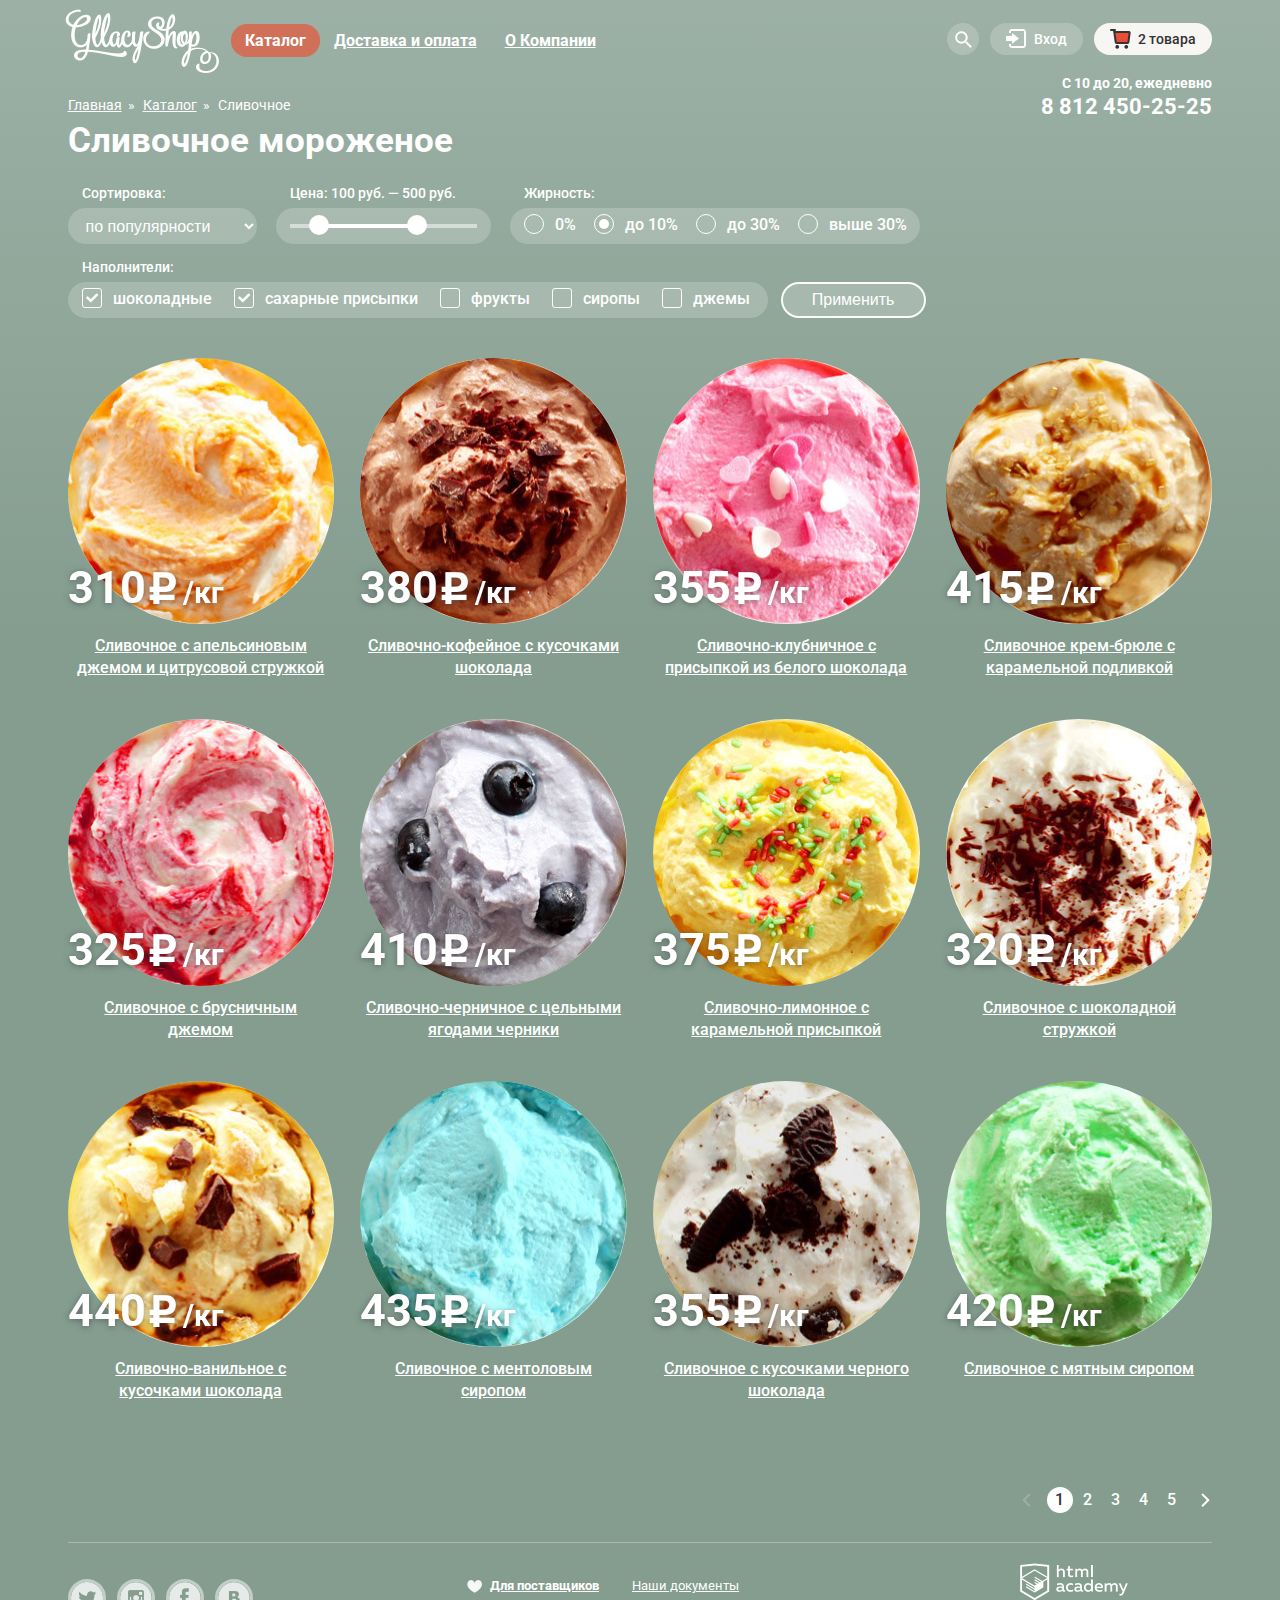
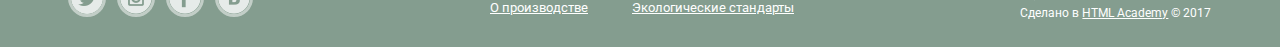
==== commit 2acb1cfc: "add gradient for catalog`s fon" ====
--- a/catalog.html
+++ b/catalog.html
@@ -7,7 +7,7 @@
     <link href="css/normalize.css" rel="stylesheet">
     <link href="css/style2.css" rel="stylesheet">
   </head>
-  <body>
+  <body class="inner-page">
     <div class="wrapper">
       <header class="main-header">
         <div class="row clearfix">
--- a/css/style2.css
+++ b/css/style2.css
@@ -5,7 +5,10 @@
   font-family: "Roboto", "Arial", sans-serif;
   color: #ffffff;
   background-color: #849d8f;
-  background-color: red;
+}
+
+body.inner-page {
+  background-image: linear-gradient(to bottom, rgba(255, 255, 255, 0.2) 0px, transparent 647px);
 }
 
 body > input[type="radio"] {
@@ -38,6 +41,7 @@
 }
 
 .row {
+  
   padding-left: 2.3%;
   padding-right: 2.3%;
   margin-bottom: 40px; /*для .communication-items выпадет за родительский контейнер wrapper*/
@@ -640,7 +644,7 @@
 }
 
 .slide-title {
-  width: 700px;
+  width: 670px;
   margin: 0 auto;
   margin-bottom: 30px; 
   font-weight: 700;
@@ -1157,6 +1161,7 @@
 
 .sorting .filter-group {
   padding-top: 0;
+  outline: none;
 }
 
 .sorting .filter-group:hover {
@@ -1547,7 +1552,7 @@
 }
 
 .social-footer .btn-social:hover {
-  border-color: #dae2de;
+  border-color: rgba(255, 255, 255, 0.7);
 }
 
 .social-footer .btn-social:hover::before {
@@ -1555,13 +1560,13 @@
 }
 
 .social-footer .btn-social:active {
-  border-color: #dae2de;
-  box-shadow: inset 0px 2px 1px 0px #888888; 
+  border-color: rgba(255, 255, 255, 0.7); 
 }
 
 .social-footer .btn-social:active::before {
-  filter: opacity(0.7);
-  z-index: -1;
+  filter: opacity(1);
+  border-radius: 50%;
+  box-shadow: inset 0px 2px 1px 0px #888888;
 }
 
 .copiright-footer {
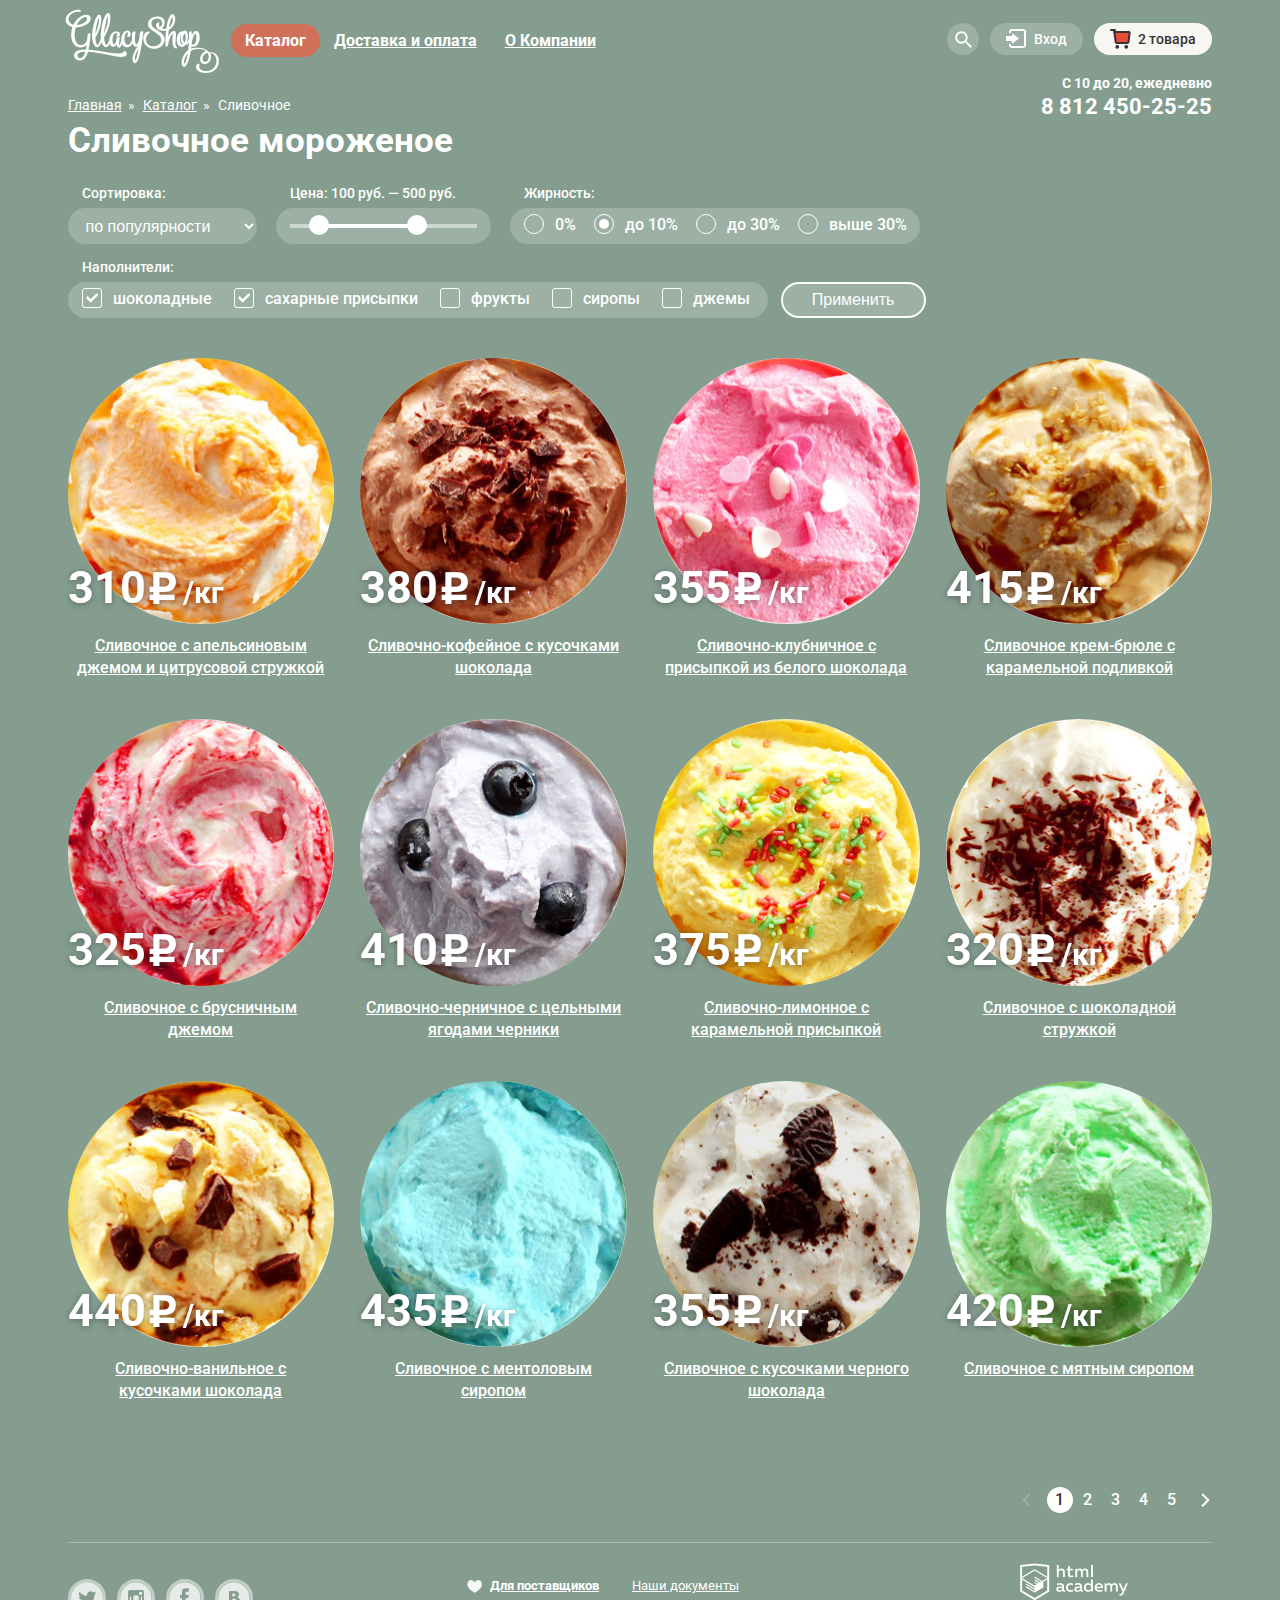
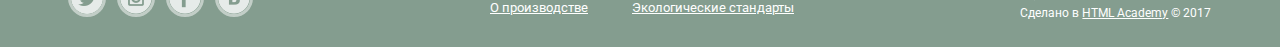
==== commit 652beb9f: "rename file with css and fix outline for a11y" ====
--- a/catalog.html
+++ b/catalog.html
@@ -5,7 +5,7 @@
     <title>Сливочное мороженое</title>
     <link href="https://fonts.googleapis.com/css?family=Roboto:400,500,700&amp;subset=cyrillic-ext" rel="stylesheet">
     <link href="css/normalize.css" rel="stylesheet">
-    <link href="css/style2.css" rel="stylesheet">
+    <link href="css/style.css" rel="stylesheet">
   </head>
   <body class="inner-page">
     <div class="wrapper">
--- a/css/style.css
+++ b/css/style.css
@@ -0,0 +1,1731 @@
+body {
+  font-weight: 400;
+  font-size: 16px;
+  line-height: 22px;
+  font-family: "Roboto", "Arial", sans-serif;
+  color: #ffffff;
+  background-color: #849d8f;
+}
+
+body.inner-page {
+  background-color: linear-gradient(to bottom, rgba(255, 255, 255, 0.2) 0px, transparent 647px);
+}
+
+body > input[type="radio"] {
+  display: none;
+}
+
+.site-wrapper {
+  min-width: 900px;
+  background-repeat: no-repeat;
+  background-position: top center;
+}
+
+.site-wrapper::before {
+  content: "";
+  visibility: hidden;
+  background-image: url("../img/chocolate-lemon.png");
+}
+
+.site-wrapper::after {
+  content: "";
+  visibility: hidden;
+  background-image: url("../img/cream-strawberry.png");
+}
+
+.wrapper {
+  min-width: 900px;
+  max-width: 1200px;
+  margin: 0 auto;
+  
+}
+
+.row {
+  
+  padding-left: 2.3%;
+  padding-right: 2.3%;
+  margin-bottom: 40px; /*для .communication-items выпадет за родительский контейнер wrapper*/
+}
+
+.column-left,
+.column-right {
+  float: left;
+  box-sizing: border-box;
+  width: 48.85%;
+  padding: 16px 21px 90px 19px;
+  border-radius: 12px;
+}
+
+.column-right {
+  float: right;
+}
+
+.cell {
+  position: relative;
+  float: left;
+  width: 23.275%;
+  margin-right: 2.3%;
+}
+
+.cell:nth-child(4n) {
+  margin-right: 0;
+}
+
+.cell a {
+  text-decoration: none;
+}
+
+.clearfix::after {
+  content: "";
+  display: table;
+  clear: both;
+}
+
+.btn {
+  display: inline-block;
+  box-sizing: border-box;
+  min-width: 100px; /*каждой кнопке задаем свою ширину*/
+  min-height: 44px;
+  margin: 0;
+  padding: 9px 14px 11px;
+  font-weight: 700;
+  font-size: 18px;
+  line-height: 24px;
+  font-family: "Roboto", "Arial", sans-serif;
+  text-align: center;
+  vertical-align: top;
+  text-decoration: none;
+  text-shadow: 0px 2px 5px rgba(160, 32, 11, 0.76); 
+  color: #ffffff;
+  background-color: #ec583c;
+  background-image: linear-gradient(to top, #e74a35, #f26843);
+  border-radius: 22px;
+  box-shadow: 0px 2px 2px 0px rgba(172, 16, 0, 0.64); 
+}
+
+.btn:hover {
+  color: #ffffff;
+  background-color: #f07a63;
+  background-image: linear-gradient(to top, #ec6f5e, #f58669);
+  box-shadow: 0px 2px 2px 0px #ac1000; 
+}
+
+.btn:active {
+  color: #ffffff;
+  background-color: #db5338;
+  background-image: linear-gradient(to bottom, #d74632, #e1613e);
+  box-shadow: inset 0px 2px 2px 0px #ac1000;
+}
+
+.main-nav {
+  float: left;
+  width: 550px;
+  padding-top: 9px; 
+}
+
+.main-nav img {
+  display: inline-block;
+  margin: 0;
+  margin-left: -3px; 
+  padding: 0;
+  font-size: 0;
+  line-height: 0;
+  vertical-align: middle;
+}
+
+.main-nav .main-menu {
+  display: inline-block;
+  margin: 0;
+  margin-left: 8px;
+  padding: 0;
+  font-size: 0;
+  line-height: 0;
+  vertical-align: middle;
+  list-style: none;
+}
+
+.main-menu > li {
+  position: relative;
+  display: inline-block;
+  margin: 0;
+  padding: 15px 0;
+  font-size: 0;
+  line-height: 0;
+  vertical-align: middle;
+}
+
+.main-nav-item {
+  margin-top: -4px;
+  padding: 7px 14px;
+  font-weight: 700;
+  font-size: 16px;
+  line-height: 18px;
+  color: #ffffff;
+  border-radius: 16px;
+}
+
+.main-menu .sub-menu {
+  position: absolute;
+  top: 46px;
+  left: -6px;
+  z-index: 1;
+  display: none;
+  min-width: 142px;
+  margin: 0;
+  padding: 0;
+  color: #323232;
+  background-color: #f8f7f4;
+  border-radius: 4px;
+  box-shadow: 0 20px 20px 0 rgba(0, 0, 0, 0.4);
+  list-style: none;
+  overflow: hidden;
+}
+
+.main-menu li:hover .sub-menu {
+  display: block;
+}
+
+.sub-menu-item {
+  display: block;
+  padding: 9px 21px 7px;
+  font-weight: 400;
+  font-size: 14px;
+  line-height: 16px;
+  color: #323232;
+  text-decoration: none;
+  white-space: nowrap;
+}
+
+.sub-menu-item.first {
+  padding: 10px 21px;
+}
+
+.sub-menu li:first-child::after {
+  content: "";
+  display: block;
+  margin: 0 9px 0 6px;
+  height: 1px;
+  background-color: #d1d0ce;
+}
+
+.sub-menu li:hover {
+  background-color: #fbded7;
+}
+
+li:not(.sub-current):hover > .sub-menu-item {
+  color: #323232;
+}
+
+.sub-menu li:active {
+  background-color: #f6b5a5;
+}
+
+li:not(.sub-current):active > .sub-menu-item {
+  color: #323232;
+}
+
+.sub-menu li.sub-current {
+  background-color: #d07058;
+}
+
+.sub-current .sub-menu-item {
+  color: #ffffff;
+}
+
+.current .main-nav-item {
+  color: #ffffff;
+  text-decoration: none;
+  background-color: #d07058;
+}
+
+.main-nav-item:hover {
+  color: #333333;
+  text-decoration: none;
+  background-color: #f7f6f3;
+}
+
+.main-nav-item:active {
+  color: #333333;
+  text-decoration: none;
+  background-color: #ededed;
+  box-shadow: inset 0 2px 1px 0 #696969;
+}
+
+.user-block {
+  float: right;
+  width: 293px;
+  margin: 0;
+  padding: 0;
+  padding-top: 23px;
+  text-align: right;
+  list-style: none;
+}
+
+.user-block .user-item {
+  position: relative;
+  display: inline-block;
+  margin: 0;
+  padding: 0;
+  padding-bottom: 15px;
+  font-size: 0;
+  line-height: 0;
+  vertical-align: top;
+}
+
+.user-block .searshinput,
+.user-block .enter,
+.user-block .all-products {
+  display: block;
+  background-color: rgba(255, 255, 255, 0.2);
+  border-radius: 16px;
+}
+
+.user-block .searshinput {
+  position: relative;
+  width: 32px;
+  height: 32px;
+}
+
+.user-block .searshinput::before {
+  content: "";
+  position: absolute;
+  top: 8px;
+  left: 8px;
+  width: 17px;
+  height: 17px;
+  background-image: url("../img/spritesheet.png");
+  background-position: -431px -5px;
+}
+
+.user-item:hover .searshinput {
+  background-color: #f8f7f4;
+}
+
+.user-item:hover .searshinput::before {
+  filter: invert(1);
+}
+
+/* стили для выпадашек с формами*/
+.user-item:hover::before {
+  content:"";
+  position: absolute;
+  top: 0;
+  right: 0;
+  display: block;
+  width: 100px;
+  height: 37px;
+}
+
+.user-form {
+  position: absolute;
+  top: 37px;
+  right: 0;
+  z-index: 1;
+  display: none;
+  width: 313px; 
+  padding: 20px 15px 0;
+  background-color: #f8f7f4;
+  border-radius: 4px;
+  box-shadow: 0 20px 20px 0 rgba(0, 0, 0, 0.4);
+}
+
+.user-item:hover .user-form {
+  display: block;
+}
+
+.user-input-group {
+  position: relative;
+}
+
+.user-input {
+  box-sizing: border-box;
+  width: 100%;
+  height: 44px;
+  margin-bottom: 20px;
+  padding: 10px 14px;
+  font-weight: 700;
+  font-size: 16px;
+  line-height: 24px;
+  color: #323232;
+  background-color: #ffffff;
+  border: 1px solid #d3d3d2;
+  border-radius: 4px;
+}
+
+.user-input::-webkit-input-placeholder {
+  font-weight: 400;
+  color:#999999;
+}
+.user-input::-moz-placeholder {
+  font-weight: 400;
+  color:#999999;
+}
+
+.user-input:-moz-placeholder {
+  font-weight: 400;
+  color:#999999;
+}
+.user-input:-ms-input-placeholder {
+  font-weight: 400;
+  color:#999999;
+}
+
+.user-input:hover {
+  padding: 10px 13px;
+  border: 2px solid #c7c6c5;
+}
+
+.user-input:focus {
+  padding: 10px 13px;
+  border: 2px solid #8fbdec;
+}
+
+.user-input + label {
+  position: absolute;
+  top: -16px;
+  left: 15px;
+  display: inline;
+  font-weight: 400;
+  font-size: 11px;
+  line-height: 13px;
+  color: #999999;
+}
+
+.user-input:invalid + label {
+  display: none;
+}
+
+.user-input:focus + label {
+  color: #5b9ddf;
+  display: inline;
+}
+
+/* стили для выпадашек с формами закончились*/
+
+.user-block .enter,
+.user-block .all-products {
+  position: relative;
+  margin-left: 7px;
+  padding: 8px 16px 8px 44px;
+  font-weight: 500;
+  font-size: 14px;
+  line-height: 16px;
+  text-align: left;
+  text-decoration: none;
+  color: #ffffff;
+}
+
+.user-block .enter::before {
+  content: "";
+  position: absolute;
+  top: 6px;
+  left: 16px;
+  width: 21px;
+  height: 19px;
+  background-image: url("../img/spritesheet.png");
+  background-position: -338px -5px;
+}
+
+.user-item:hover .enter {
+  color: #323232;
+  background-color: #f8f7f4;
+}
+
+.user-item:hover .enter::before {
+  filter: invert(1);
+}
+
+.enter + .user-form {
+  width: 239px;
+  padding: 20px 19px 0;
+}
+
+.user-form .btn {
+  float: left;
+  height: 44px;
+  margin-right: 20px;
+  margin-bottom: 20px;
+  border: none;
+  cursor: pointer;
+  outline: none; 
+}
+
+.user-form a {
+  float: left;
+  font-weight: 400;
+  font-size: 13px;
+  line-height: 24px;
+  color: #323232;
+}
+
+.user-form a:hover  {
+  color: #e84d37;
+}
+
+.user-form a:active  {
+  color: #e84d37;
+}
+
+.user-block .all-products {
+  min-width: 56px;
+}
+
+.user-block .all-products::before {
+  content: "";
+  position: absolute;
+  top: 6px;
+  left: 16px;
+  width: 21px;
+  height: 20px;
+  background-image: url("../img/spritesheet.png");
+  background-position: -205px -5px;
+}
+
+.user-block .all-products.full {
+  max-width: 87px;
+  color: #323232;
+  white-space: nowrap;
+  text-overflow: ellipsis;
+  background-color: #f7f6f3;
+  overflow: hidden;
+}
+
+.user-block .all-products.full::before {
+  background-position: -236px -5px;
+}
+
+.all-products.full {
+  max-width: 87px;
+  white-space: nowrap;
+  text-overflow: ellipsis;
+  overflow: hidden;
+}
+
+.user-item:hover .all-products:not(.full) {
+  color: #323232;
+  background-color: #f8f7f4;
+}
+
+.user-item:hover .all-products:not(.full)::before {
+  filter: invert(1);
+}
+
+.all-products + .user-form {
+  width: 510px;
+}
+
+/*Стили для корзины*/
+.all-products.full + .user-form .products-table {
+  width: 100%;
+  border-collapse: collapse;
+}
+
+.products-table td {
+  height: 27px;
+  padding: 8px 5px 16px;
+  font-weight: 400;
+  font-size: 13px;
+  line-height: 16px;
+  color: #323232;
+  vertical-align: top;
+  text-align: center;
+}
+
+.products-table span {
+  color: #999999;
+}
+
+.products-table .product-delete {
+  width: 11px;
+  height: 11px;
+  font-size: 0;
+  vertical-align: top;
+  background-image: url("../img/spritesheet.png");
+  background-color: transparent;
+  background-repeat: no-repeat;
+  background-position: -840px -5px;
+  border: 0;
+  cursor: pointer;
+}
+
+.products-table .product-mini {
+  position: relative;
+  width: 31px;
+}
+
+.products-table .product-mini::before {
+  content: "";
+  position: absolute;
+  top: 0;
+  left: 4px;
+  display: block;
+  width: 33px;
+  height: 33px;
+  background-repeat: no-repeat;
+} 
+
+.creamy .product-mini::before {
+  background-image: url("../img/creamy-item-icon.png");
+}
+
+.strawberry .product-mini::before {
+  background-image: url("../img/strawberry-item-icon.png");
+}
+
+.products-table .product-name {
+  width: 226px;
+  padding: 8px 10px 16px;
+  text-align: left;
+}
+
+.products-table td:last-child {
+  box-sizing: border-box;
+  width: 87px;
+}
+
+.all-products + .user-form .products-sum {
+  position: relative;
+  float: right;
+  padding: 16px 0;
+  font-weight: 700;
+  font-size: 15px;
+  line-height: 18px;
+  color: #323232;
+}
+
+.all-products + .user-form .products-sum::before {
+  content: "";
+  position: absolute;
+  top: 2px;
+  right: 0;
+  display: block;
+  width: 510px;
+  height: 1px;
+  background-color: #cacac7;
+}
+
+.all-products + .user-form .btn {
+  float: right;
+  clear: right;
+  margin-right: 0;
+}
+/*закончились стили для корзины*/
+
+.main-header .row {
+  position: relative;
+}
+
+.header-lable {
+  position: absolute;
+  top: 75px;
+  right: 2.3%;
+  width: 293px;
+  font-weight: 700;
+  font-size: 14px;
+  line-height: 16px;
+  text-align: right;
+}
+
+.header-lable span {
+  font-size: 22px;
+  line-height: 32px;
+}
+
+/*Стили для слайдера*/
+.slider {
+  position: relative;
+  padding-top: 280px;
+  text-align: center;
+  color: #ffffff;
+}
+
+.slide {
+  display: none;
+}
+
+.slide-title {
+  width: 670px;
+  margin: 0 auto;
+  margin-bottom: 30px; 
+  font-weight: 700;
+  font-size: 60px;
+  line-height: 60px;
+}
+
+.slide .btn {
+  padding: 10px 40px;
+  font-weight: 700;
+  font-size: 32px;
+  line-height: 44px;
+  color: #ffffff;
+  border-radius: 32px;
+} 
+
+.slider-controls {
+  position: absolute;
+  left: 0;
+  bottom: 23px;
+  font-size: 0;
+  line-height: 0;
+
+}
+
+.slider-controls label {
+  display: inline-block;
+  box-sizing: border-box;
+  width: 21px;
+  height: 21px;
+  margin-right: 8px;
+  vertical-align: 0;
+  background-color: transparent;
+  border: 2px solid #ffffff;
+  border-radius: 50%;
+  cursor: pointer;
+}
+
+.slider-controls label:hover {
+  background-color: rgba(255, 255, 255, 0.4);
+}
+
+#btn-1:checked ~ .site-wrapper {
+  background-color: #849d8f;
+  background-image: url("../img/brulee-raspberry.png");
+}
+
+#btn-2:checked ~ .site-wrapper {
+  background-color: #8996a6;
+  background-image: url("../img/chocolate-lemon.png");
+}
+
+#btn-3:checked ~ .site-wrapper {
+  background-color: #9d8b84;
+  background-image: url("../img/cream-strawberry.png");
+}
+
+#btn-1:checked ~ .site-wrapper #slide1,
+#btn-2:checked ~ .site-wrapper #slide2,
+#btn-3:checked ~ .site-wrapper #slide3 {
+  display: block;
+}
+
+#btn-1:checked ~ .site-wrapper label[for="btn-1"],
+#btn-2:checked ~ .site-wrapper label[for="btn-2"],
+#btn-3:checked ~ .site-wrapper label[for="btn-3"] {
+  background-color: #ffffff;
+}
+/*Закончились стили для слайдера*/
+
+.specials {
+  font-weight: 700;
+  font-size: 18px;
+  line-height: 22px;
+}
+
+.specials h2 {
+  margin: 0;
+  margin-bottom: 15px;
+  font-size: 35px;
+  line-height: 41px;
+}
+
+.specials p {
+  margin: 0;
+}
+
+.specials .column-left {
+  position: relative;
+  min-height: 229px;
+  color: #ffffff;
+  background-color: #be1c42;
+  background-image: url("../img/raspberries-fon.jpg");
+  background-repeat: no-repeat;
+}
+
+.specials .column-right {
+  position: relative;
+  min-height: 229px;
+  color: #ffffff;
+  background-color: #4e3125;
+  background-image: url("../img/chocolate-fon.jpg");
+  background-repeat: no-repeat;
+}
+
+.specials .btn {
+  position: absolute;
+  right: 21px;
+  bottom: 24px;
+  height: 46px;
+  padding: 10px 22px 10px;
+} 
+
+
+.cell .background-hover {
+  position: absolute;
+  top: -9px;
+  transform: translate(-4%, 0);
+  z-index: -1;
+  display: none;
+  width: 110%;
+  height: 130%;
+  padding: 0;
+  background-color: rgba(255, 255, 255, 0.3);
+  box-shadow: 0 20px 20px 0 rgba(0, 0, 0, 0.4);
+  border-radius: 4px;
+}
+
+.cell:hover .background-hover {
+  display: block;
+}
+
+
+.cell .btn {
+  position: absolute;
+  right: 50%;
+  bottom: 17px;
+  transform: translate(50%, 0);
+  min-width: 193px;
+  padding: 9px 12px 11px;  
+}
+
+.cell:hover {
+  z-index: 10;
+}
+
+.cell img {
+  width: 100%; 
+  max-width: 267px; 
+  min-width: 200px; 
+  max-height: 267px; 
+  min-height: 200px;
+  border-radius: 50%;
+}
+
+.cell .price {
+  margin-top: -65px;
+  font-weight: 700;
+  font-size: 30px;
+  line-height: 45px;
+  font-family: "Roboto", "Arial", sans-serif;
+  color: #ffffff;
+  filter: drop-shadow(0px 1px 3px rgba(49, 50, 53, 0.5));
+}
+
+.price span {
+  position: relative;
+  padding-right: 30px;
+  font-size: 45px;
+}
+
+.price span::after {
+  content: "";
+  position: absolute;
+  right: 0;
+  bottom: 10px;
+  width: 27px;
+  height: 32px;
+  background-image: url("../img/spritesheet.png");
+  background-repeat: no-repeat;
+  background-position: -394px -5px;
+}
+
+.cell p {
+  margin: 0;
+  margin-top: 20px;
+  padding: 0 5px;
+  font-weight: 500;
+  font-size: 16px;
+  line-height: 22px;
+  text-align: center;
+  text-decoration: underline;
+  color: #ffffff;
+}
+
+.cell p:hover  {
+  color: #e84d37;
+}
+
+.cell p:active  {
+  color: #e84d37;
+}
+
+.popular .cell::before {
+  content: "";
+  position: absolute;
+  top: 0;
+  left: 0;
+  width: 61px;
+  height: 61px;
+  background-image: url("../img/spritesheet.png");
+  background-repeat: no-repeat;
+  background-position: -267px -5px;
+}
+
+.features {
+  padding: 23px 18px 25px;
+  font-weight: 500;
+  font-size: 24px;
+  line-height: 30px;
+  font-family: "Roboto", "Arial", sans-serif;
+  color: #323232;
+  background-color: #ede2cd;
+  background-image: url("../img/wafer-fon3.jpg");
+  background-repeat: repeat;
+  border-radius: 12px; 
+}
+
+.features p {
+  margin: 0 102px 0 0;
+}
+
+.features .column-left,
+.features .column-right {
+  margin: 0;
+  padding: 0;
+  font-weight: 400;
+  font-size: 16px;
+  line-height: 22px;
+}
+
+.features .features-item {
+  position: relative;
+  margin: 0;
+  margin-top: 10px;
+  padding: 12px 0 0 56px;
+}
+
+.features .features-item::before {
+  content: "";
+  position: absolute;
+  left: 0;
+  top: 0;
+  width: 48px;
+  height: 49px;
+  background-image: url("../img/spritesheet.png");
+}
+
+.features .ice-img::before {
+  background-position: -458px -5px;
+}
+
+.features .leaf-img::before {
+  background-position: -517px -5px;
+}
+
+.features .cow-img::before {
+  background-position: -29px -5px;
+}
+
+.features .thermo-img::before {
+  background-position: -782px -5px;
+}
+
+.communication-items .column-left {
+  min-height: 220px;
+  padding: 23px 20px;
+  font-weight: 500;
+  font-size: 16px;
+  line-height: 22px;
+  color: #323232;
+  background-color: #ffffff;
+  background-image: url("../img/berry-fon.jpg");
+  background-repeat: no-repeat;
+  background-position: right 0;
+}
+
+.blog-group p {
+  margin: 4px 0;
+  width: 310px;
+}
+
+.blog-group .blog-header {
+  padding-right: 10px;
+  padding-top: 1px;
+  font-weight: 700;
+  font-size: 24px;
+  line-height: 30px;
+  color: #353535;
+  background-color: rgba(255, 255, 255, 0.8);
+}
+
+.blog-group .blog-header:hover  {
+  color: #e84d37;
+}
+
+.blog-group .blog-header:active  {
+  color: #e84d37;
+}
+
+.communication-items .column-right {
+  padding: 6px;
+  background-image: repeating-linear-gradient(135deg, #f8f7f4 0px, #f8f7f4 7px, #92cdff 7px, #92cdff 14px, #f8f7f4 14px, #f8f7f4 21px, #fe9e90 21px, #fe9e90 28px);
+}
+
+.communication-items .fon {
+  position: relative;
+  box-sizing: border-box;
+  min-height:  208px;
+  padding: 28px 21px 92px;
+  font-weight: 400;
+  font-size: 16px;
+  line-height: 22px;
+  color: #5a5a5a;
+  background-color: #f8f7f4;
+  border-radius: 12px;
+}
+
+.subscribe-group p {
+  margin: 0;
+}
+
+.communication-items form {
+  position: absolute;
+  left: 0;
+  bottom: 33px;
+  box-sizing: border-box;
+  width: 100%;
+  padding: 0 20px;
+}
+
+.communication-items .btn {
+  float: right;
+  padding: 9px 19px 11px;
+  border: none;
+  cursor: pointer;
+  outline: none;
+}
+
+.communication-items .input-group {
+  margin-right:  141px;
+}
+
+.communication-items input {
+  box-sizing: border-box;
+  width: 100%;
+  padding: 13px 12px;
+  border: 1px solid #d3d3d2;
+  border-radius: 4px;
+}
+
+.map-contacts .row {
+  margin-bottom: 0;
+  background-image: url("../img/map.jpg");
+  background-repeat: no-repeat;
+  background-position: center -25%;
+}
+
+.contacts {
+  float: right;
+  box-sizing: border-box;
+  width: 302px;
+  margin-top: 62px;
+  margin-bottom: 62px;
+  padding: 29px 25px 31px;
+  font-weight: 400;
+  font-size: 14px;
+  line-height: 20px;
+  color: #323232;
+  background-color: #fefefe;
+  border-radius: 14px;
+}
+
+.contacts p {
+  margin: 0;
+  margin-bottom: 1px;
+  padding: 0;
+}
+
+.contacts span {
+  font-weight: 700;
+  font-size: 18px;
+  line-height: 24px;
+}
+
+.contacts p.phone {
+   margin-top: 18px;
+   margin-bottom: 5px;
+}
+
+.contacts span.phone {
+  font-weight: 700;
+  font-size: 18px;
+  line-height: 22px;
+}
+
+.contacts .btn {
+  width: 100%;
+  margin-top: 25px;
+}
+
+/* Cтили для каталога*/
+.breadcrumbs {
+  margin: 0;
+  margin-top: -16px;
+  margin-bottom: 7px;
+  padding: 0;
+  font-size: 0;
+  line-height: 0;
+  list-style: none;
+}
+
+.breadcrumbs li {
+  display: inline-block;
+  font-weight: 400;
+  font-size: 14px;
+  line-height: 16px;
+}
+
+.breadcrumbs a {
+  position: relative;
+  padding-right: 21px;
+  color: #ffffff;
+}
+
+
+.breadcrumbs a::after {
+  content: "»";
+  position: absolute;
+  right: 8px;
+  text-decoration: none;
+}
+
+main h1 {
+  margin: 0;
+  font-weight: 700;
+  font-size: 35px;
+  line-height: 41px;
+}
+
+.row.filters {
+  margin-top: -16px;
+}
+
+.filters .sorting {
+  width: 189px;
+}
+
+.filters .rate {
+  width: 215px;
+}
+
+.filters .fatness {
+  width: 410px;
+  margin-right: 0;
+}
+
+.filters .toppings {
+  width: 700px;
+  margin-bottom: 0;
+}
+
+.filter {
+  display: inline-block;
+  margin-right: 15px;
+  margin-bottom: 15px;
+  vertical-align: bottom;
+  font-size: 0;
+  line-height: 0;
+}
+
+.filter select,
+.filter label {
+  font-weight: 500;
+  font-size: 16px;
+  line-height: 18px;
+}
+
+.filter ul {
+  margin: 0;
+  padding: 0;
+  list-style: none;
+}
+
+
+.filter span {
+  margin-left: 14px;
+  font-weight: 500;
+  font-size: 14px;
+  line-height: 16px;
+}
+
+.filter .filter-group {
+  box-sizing: border-box;
+  width: 100%;
+  height: 36px;
+  margin-top: 7px;
+  padding-left: 14px;
+  padding-top: 8px;
+  color: #ffffff;
+  background-color: rgba(255, 255, 255, 0.2);
+  border-radius: 18px;
+  border: none;
+}
+
+.sorting .filter-group {
+  padding-top: 0;
+  outline: none;
+}
+
+.sorting .filter-group:hover {
+  color: #343434;
+  background-color: #ffffff;
+}
+
+.rate .filter-group {
+  padding-top: 16px;
+}
+
+.rate .rate-axis {
+  position: relative;
+  width: 187px;
+  height: 4px;
+  background-color: rgba(255, 255, 255, 0.5);
+}
+
+.rate-axis .range-slider {
+  position: absolute;
+  left: 30px;
+  right: 62px;
+  height: 4px;
+  background-color: #ffffff;
+}
+
+.rate-axis .range-handle {
+  position: absolute;
+  width: 20px;
+  height: 20px;
+  top: -9px;
+  left: 19px; 
+  background-color: #ffffff;
+  border-radius: 50%;
+  cursor: pointer;
+}
+
+.rate-axis .range-handle:last-child {
+  left: 117px;  
+}
+
+.fatness li {
+  display: inline-block;
+  margin-right: 18px;
+  vertical-align: top;
+}
+
+.fatness li:last-child {
+  margin-right: 0;
+} 
+
+.fatness input {
+  display: none;
+}
+
+.fatness label,
+.toppings label {
+  position: relative;
+  padding-left: 31px;
+}
+
+.fatness label::before {
+  content: "";
+  position: absolute;
+  left: 0;
+  bottom: 0;
+  box-sizing: border-box;
+  width: 20px;
+  height: 20px;
+  border: 1px solid #ffffff;
+  border-radius: 50%;
+}
+
+.fatness label:hover {
+  cursor: pointer;
+}
+
+.fatness label:hover::before {
+  border-width: 2px;
+}
+
+.fatness input:checked + label::after {
+  content: "";
+  position: absolute;
+  left: 5px;
+  bottom: 5px;
+  box-sizing: border-box;
+  width: 10px;
+  height: 10px;
+  background-color: #ffffff;
+  border-radius: 50%;
+}
+
+.fatness input:disabled + label::before,
+.fatness input:disabled + label::after {
+  opacity: 0.4;
+}
+
+.toppings li {
+  display: inline-block;
+  margin-right: 22px;
+  vertical-align: top;
+}
+
+.toppings li:last-child {
+  margin-right: 0;
+} 
+
+.toppings input {
+  display: none;
+}
+
+.toppings label::before {
+  content: "";
+  position: absolute;
+  left: 0;
+  bottom: 0;
+  box-sizing: border-box;
+  width: 20px;
+  height: 20px;
+  border: 1px solid #ffffff;
+  border-radius: 3px;
+}
+
+.toppings label:hover::before {
+  border: 2px solid #ffffff;
+}
+
+.toppings input:checked + label::after {
+  content: "";
+  position: absolute;
+  left: 3px;
+  bottom: 5px;
+  width: 14px;
+  height: 10px;
+  background-image: url("../img/spritesheet.png");
+  background-position: -5px -5px;
+}
+
+.toppings input:disabled + label::before,
+.toppings input:disabled + label::after {
+  opacity: 0.4;
+}
+
+.filters button[type="submit"] {
+  width: 145px;
+  height: 36px;
+  margin-left: -6px;
+  margin-right: 0;
+  margin-bottom: 0;
+  font-weight: 500;
+  font-size: 16px;
+  line-height: 18px;
+  color: #ffffff;
+  background-color: rgba(255, 255, 255, 0.2);
+  border: 2px solid #fbfcfb;
+  border-radius: 18px;
+  outline: none; 
+}
+
+.filters button[type="submit"]:hover {
+  color: #323232;
+  background-color: #fbfcfb;
+}
+
+.filters button[type="submit"]:active {
+  color: #323232;
+  background-color: #eaeaea;
+  border: none;
+  box-shadow: inset 0 2px 1px 0px #696969;
+} 
+
+.catalog {
+  margin-bottom: 85px;
+}
+
+.paginator {
+  float: right;
+  width: 190px;
+  margin: 0;
+  margin-bottom: -10px;
+  padding: 0;
+  font-size: 0;
+  line-height: 0;
+  list-style: none;
+}
+
+.paginator li {
+  position: relative;
+  display: inline-block;
+  vertical-align: top;
+}
+
+.paginator-item {
+  display: block;
+  box-sizing: border-box;
+  width: 26px;
+  height: 26px;
+  margin: 0 1px;
+  padding: 4px 8px;
+  font-weight: 500;
+  font-size: 16px;
+  line-height: 18px;
+  color: #ffffff;
+  text-decoration: none;
+  border-radius: 50%;
+  cursor: pointer;
+}
+
+.paginator-item.current {
+  color: #323232;
+  background-color: #ffffff;
+  cursor: default;
+}
+
+.paginator-item:not(.current):not(.prev):not(.next):hover {
+  color: #ffffff;
+  background-color: rgba(255, 255, 255, 0.2);
+}
+
+.paginator-item:not(.current):not(.prev):not(.next):active {
+  color: #323232;
+  background-color: #ffffff;
+}
+
+.paginator-item.prev,
+.paginator-item.next {
+  width: 24px;
+  margin: 0;
+  text-indent: 100%;
+  white-space: nowrap;
+  font-size: 0;
+  overflow: hidden; 
+}
+
+.paginator-item.prev::after {
+  content: "";
+  position: absolute;
+  top: 50%;
+  left: 0;
+  transform: translate(0, -50%);
+  width: 9px;
+  height: 14px;
+  background-image: url("../img/spritesheet.png");
+  background-repeat: no-repeat;
+  background-position: -595px -5px;
+}
+
+
+.paginator-item.next::after {
+  content: "";
+  position: absolute;
+  top: 50%;
+  right: 0;
+  transform: translate(0, -50%);
+  width: 9px;
+  height: 14px;
+  background-image: url("../img/spritesheet.png");
+  background-repeat: no-repeat;
+  background-position: -576px -5px;
+}
+
+.paginator-item.disabled::after {
+  opacity: 0.2;
+  cursor: default;
+}
+
+.paginator-item.prev:not(.disabled):hover::before {
+  content: "";
+  position: absolute;
+  top:0;
+  right: 25%;
+  width: 26px;
+  height: 26px;
+  background-color: rgba(255, 255, 255, 0.2);
+  border-radius: 50%;
+} 
+
+.paginator-item.prev:not(.disabled):active::before {
+  background-color: #ffffff;
+  border-radius: 50%;
+} 
+
+.paginator-item.prev:not(.disabled):active::after {
+  filter: invert(1);
+}
+
+.paginator-item.next:not(.disabled):hover::before {
+  content: "";
+  position: absolute;
+  top:0;
+  left: 25%;
+  width: 26px;
+  height: 26px;
+  background-color: rgba(255, 255, 255, 0.2);
+  border-radius: 50%;
+} 
+
+.paginator-item.next:not(.disabled):active::before {
+  background-color: #ffffff;
+  border-radius: 50%;
+} 
+
+.paginator-item.next:not(.disabled):active::after {
+  filter: invert(1);
+}
+
+/*Стили каталога закончились*/
+
+.main-footer {
+  padding: 20px 0 25px;
+  font-weight: 400;
+  font-size: 13px;
+  line-height: 18px;
+}
+
+.main-footer .row {
+  position: relative;
+  margin-bottom: 0;
+}
+
+.main-footer .row::before {
+  content: "";
+  position: absolute;
+  top: -21px;
+  right: 2.3%;
+  left: 2.3%;
+  height: 1px;
+  background-color: rgba(255, 255, 255, 0.3);
+}
+
+.main-footer a:hover {
+  color: #ffbc9e;
+}
+
+.main-footer a:active {
+  color: #ffbc9e;
+}
+
+.social-footer {
+  float: left;
+  width: 240px;
+}
+
+.social-footer .btn-social {
+  display: inline-block;
+  position: relative;
+  width: 32px;
+  height: 32px;
+  margin-top: 16px;
+  margin-right: 8px;
+  font-size: 0;
+  line-height: 0;
+  vertical-align: top;
+  text-indent: 100%;
+  white-space: nowrap;
+  overflow: hidden;
+  border: 3px solid rgba(255, 255, 255, 0.5);
+  border-radius: 50%;
+}
+
+.social-footer .btn-social::before {
+  content: "";
+  position: absolute;
+  top: 0;
+  left: 0;
+  width: 32px;
+  height: 32px;
+  background-image: url("../img/spritesheet.png");
+  background-repeat: no-repeat;
+  filter: opacity(0.8);
+}
+
+.social-footer .btn-social-tw::before {
+  background-position: -698px -5px;
+}
+
+.social-footer .btn-social-inst::before {
+  background-position: -656px -5px;
+}
+
+.social-footer .btn-social-fb::before {
+  background-position: -614px -5px;
+}
+
+.social-footer .btn-social-vk::before {
+  background-position: -740px -5px;
+}
+
+.social-footer .btn-social:hover {
+  border-color: rgba(255, 255, 255, 0.7);
+}
+
+.social-footer .btn-social:hover::before {
+  filter: opacity(1);
+}
+
+.social-footer .btn-social:active {
+  border-color: rgba(255, 255, 255, 0.7); 
+}
+
+.social-footer .btn-social:active::before {
+  filter: opacity(1);
+  border-radius: 50%;
+  box-shadow: inset 0px 2px 1px 0px #888888;
+}
+
+.copiright-footer {
+  float: right;
+  box-sizing: border-box;
+  width: 192px;
+  padding-left: 0;
+  font-size: 12px;
+}
+
+.copiright-footer .htmlacademy-logo {
+  display: block;
+  width: 108px;
+  height: 38px;
+  margin-bottom: 3px;
+  background-image: url("../img/spritesheet.png");
+  background-repeat: no-repeat;
+  background-position: -87px -5px;
+}
+
+.copiright-footer a {
+  color: #fefefe;
+}
+
+.footer-nav {
+  width: 346px;
+  margin: 0 auto;
+}
+
+.footer-column {
+  float: left;
+  box-sizing: border-box;
+  width: 50%;
+  margin: 0;
+  margin-top: 14px;
+  padding: 0;
+  list-style: none;
+}
+
+.footer-nav .column-2 {
+  margin-left: -8px;
+}
+
+.footer-nav li {
+  position: relative;
+  margin-bottom: 4px;
+}
+
+.footer-nav li:last-child {
+  margin-bottom: 0;
+}
+
+.footer-nav a {
+  color: #ffffff;
+  text-decoration: underline;
+}
+
+.column-1 li {
+  padding-left: 23px;
+  padding-right: 10px;
+}
+
+.footer-nav .love::before {
+  content: "";
+  position: absolute;
+  top: 3px;
+  left: 0;
+  width: 15px;
+  height: 13px;
+  background-image: url("../img/spritesheet.png");
+  background-repeat: no-repeat;
+  background-position: -369px -5px;
+}
+
+/*Всплывающее окно обратной связи*/
+.modal-content {
+  position: fixed;
+  top: 50%;
+  left: 50%;
+  transform: translate(-50%, -50%);
+  z-index: 20;
+  display: none;
+  box-sizing: border-box;
+  width: 477px;
+  min-height: 442px;
+  padding: 19px 24px 27px;
+  color: #323232;
+  background-color: #f8f7f4;
+  border-radius: 8px;
+}
+
+.modal-content-close {
+  position: absolute;
+  top: 15px;
+  right: 15px;
+  width: 18px;
+  height: 18px;
+  font-size: 0;
+  line-height: 0;
+  background-color: transparent;
+  border: none;
+  cursor: pointer;
+}
+
+.modal-content-close::after,
+.modal-content-close::before {
+  content: "";
+  position: absolute;
+  top: 8px;
+  right: -2px;
+  display: block;
+  width: 22px;
+  height: 2px;
+  background-color: #000000;
+}
+
+.modal-content-close::after {
+   transform: rotate(45deg);
+}
+.modal-content-close::before {
+  transform: rotate(-45deg);
+}
+
+.modal-content p {
+  margin: 0;
+  font-weight: 500;
+  font-size: 24px;
+  line-height: 28px;
+}
+
+.modal-content .user-input-group {
+  margin: 20px 0;
+}
+
+.modal-content .user-input {
+  width: 267px;
+  margin: 0;
+}
+
+.modal-content .user-input.textarea {
+  height: 155px;
+  width: 100%;
+}
+
+.modal-content .btn {
+  float: right;
+  padding: 9px 25px 11px;
+  border: none;
+  cursor: pointer;
+}
+
+.modal-overlay {
+  position: fixed;
+  top: 0;
+  left: 0;
+  z-index: 10;
+  display: none;
+  width: 100%;
+  height: 100%;
+  background-color: rgba(0, 0, 0, 0.3);
+}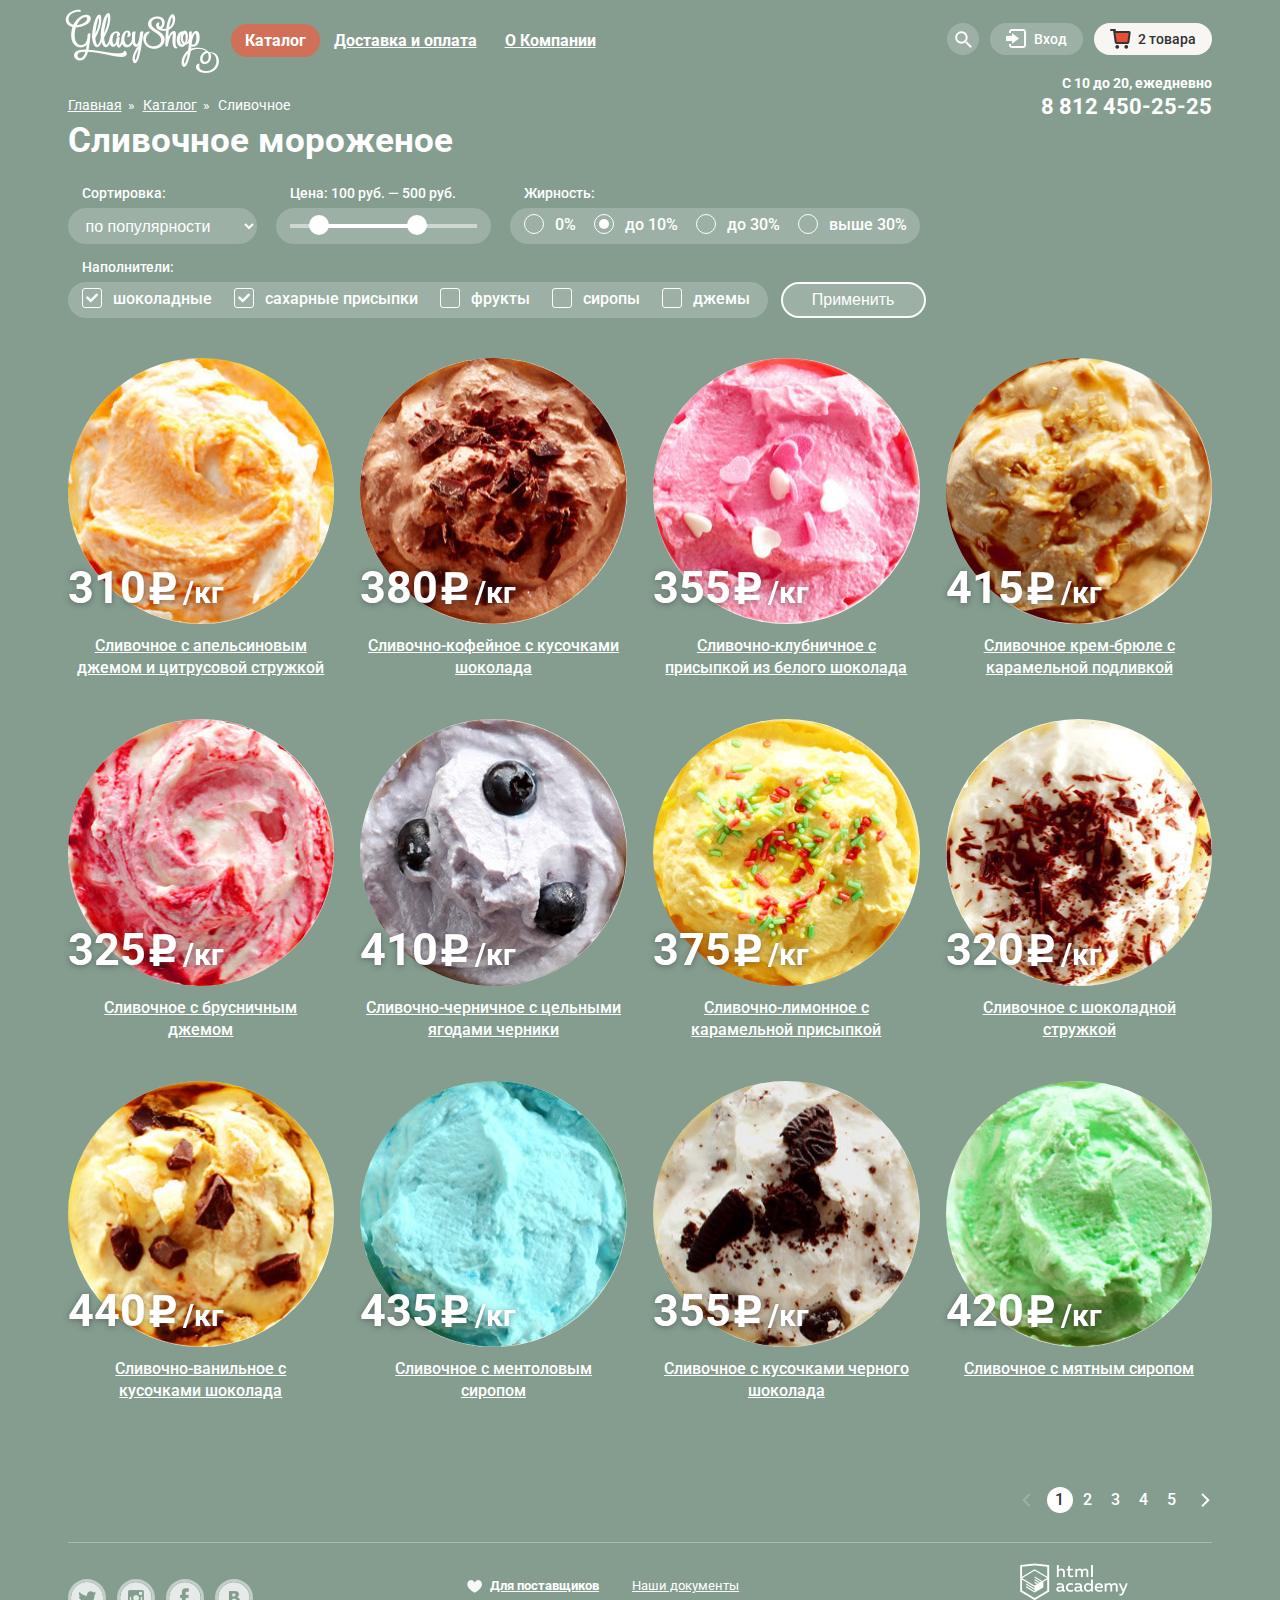
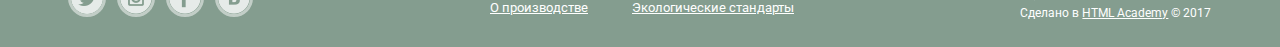
==== commit c6a854a0: "fix backet in hover for IE" ====
--- a/catalog.html
+++ b/catalog.html
@@ -30,7 +30,7 @@
           </nav>
           <ul class="user-block">
             <li class="user-item">
-              <div class="searshinput"></div>
+              <div class="searshinput">Поиск</div>
               <form class="user-form" action="/search/" method="GET">
                 <div class="user-input-group">
                   <input class="user-input" id="user-search" type="search" name="search" placeholder="Что ищем?" required>
--- a/css/style.css
+++ b/css/style.css
@@ -294,7 +294,7 @@
   width: 17px;
   height: 17px;
   background-image: url("../img/spritesheet.png");
-  background-position: -431px -5px;
+  background-position: -493px -5px;
 }
 
 .user-item:hover .searshinput {
@@ -302,7 +302,7 @@
 }
 
 .user-item:hover .searshinput::before {
-  filter: invert(1);
+  background-position: -520px -5px;
 }
 
 /* стили для выпадашек с формами*/
@@ -423,7 +423,7 @@
   width: 21px;
   height: 19px;
   background-image: url("../img/spritesheet.png");
-  background-position: -338px -5px;
+  background-position: -369px -5px;
 }
 
 .user-item:hover .enter {
@@ -432,7 +432,7 @@
 }
 
 .user-item:hover .enter::before {
-  filter: invert(1);
+  background-position: -400px -5px;
 }
 
 .enter + .user-form {
@@ -507,7 +507,7 @@
 }
 
 .user-item:hover .all-products:not(.full)::before {
-  filter: invert(1);
+  background-position: -267px -5px;
 }
 
 .all-products + .user-form {
@@ -543,7 +543,7 @@
   background-image: url("../img/spritesheet.png");
   background-color: transparent;
   background-repeat: no-repeat;
-  background-position: -840px -5px;
+  background-position: -967px -5px;
   border: 0;
   cursor: pointer;
 }
@@ -676,7 +676,7 @@
   width: 21px;
   height: 21px;
   margin-right: 8px;
-  vertical-align: 0;
+  vertical-align: top;
   background-color: transparent;
   border: 2px solid #ffffff;
   border-radius: 50%;
@@ -825,7 +825,7 @@
   height: 32px;
   background-image: url("../img/spritesheet.png");
   background-repeat: no-repeat;
-  background-position: -394px -5px;
+  background-position: -456px -5px;
 }
 
 .cell p {
@@ -857,7 +857,7 @@
   height: 61px;
   background-image: url("../img/spritesheet.png");
   background-repeat: no-repeat;
-  background-position: -267px -5px;
+  background-position: -298px -5px;
 }
 
 .features {
@@ -904,11 +904,11 @@
 }
 
 .features .ice-img::before {
-  background-position: -458px -5px;
+  background-position: -547px -5px;
 }
 
 .features .leaf-img::before {
-  background-position: -517px -5px;
+  background-position: -606px -5px;
 }
 
 .features .cow-img::before {
@@ -916,7 +916,7 @@
 }
 
 .features .thermo-img::before {
-  background-position: -782px -5px;
+  background-position: -909px -5px;
 }
 
 .communication-items .column-left {
@@ -1006,15 +1006,22 @@
   border-radius: 4px;
 }
 
-.map-contacts .row {
+.map-contacts {
+  height: 430px;
+}
+
+.map-contacts .google-map {
+  position: absolute;
+}
+
+.map-contacts .wrapper {
   margin-bottom: 0;
-  background-image: url("../img/map.jpg");
-  background-repeat: no-repeat;
-  background-position: center -25%;
+  position: relative;  
 }
 
 .contacts {
-  float: right;
+  position: absolute;
+  right: 2.3%;
   box-sizing: border-box;
   width: 302px;
   margin-top: 62px;
@@ -1408,7 +1415,7 @@
   height: 14px;
   background-image: url("../img/spritesheet.png");
   background-repeat: no-repeat;
-  background-position: -595px -5px;
+  background-position: -703px -5px;
 }
 
 
@@ -1422,7 +1429,7 @@
   height: 14px;
   background-image: url("../img/spritesheet.png");
   background-repeat: no-repeat;
-  background-position: -576px -5px;
+  background-position: -665px -5px;
 }
 
 .paginator-item.disabled::after {
@@ -1433,7 +1440,7 @@
 .paginator-item.prev:not(.disabled):hover::before {
   content: "";
   position: absolute;
-  top:0;
+  top: 0;
   right: 25%;
   width: 26px;
   height: 26px;
@@ -1447,7 +1454,7 @@
 } 
 
 .paginator-item.prev:not(.disabled):active::after {
-  filter: invert(1);
+  background-position: -722px -5px;
 }
 
 .paginator-item.next:not(.disabled):hover::before {
@@ -1467,7 +1474,7 @@
 } 
 
 .paginator-item.next:not(.disabled):active::after {
-  filter: invert(1);
+  background-position: -684px -5px;
 }
 
 /*Стили каталога закончились*/
@@ -1533,23 +1540,23 @@
   height: 32px;
   background-image: url("../img/spritesheet.png");
   background-repeat: no-repeat;
-  filter: opacity(0.8);
+  opacity: 0.8;
 }
 
 .social-footer .btn-social-tw::before {
-  background-position: -698px -5px;
+  background-position: -825px -5px;
 }
 
 .social-footer .btn-social-inst::before {
-  background-position: -656px -5px;
+  background-position: -783px -5px;
 }
 
 .social-footer .btn-social-fb::before {
-  background-position: -614px -5px;
+  background-position: -741px -5px;
 }
 
 .social-footer .btn-social-vk::before {
-  background-position: -740px -5px;
+  background-position: -867px -5px;
 }
 
 .social-footer .btn-social:hover {
@@ -1557,7 +1564,7 @@
 }
 
 .social-footer .btn-social:hover::before {
-  filter: opacity(1);
+  opacity: 1;
 }
 
 .social-footer .btn-social:active {
@@ -1565,7 +1572,7 @@
 }
 
 .social-footer .btn-social:active::before {
-  filter: opacity(1);
+  opacity: 1;
   border-radius: 50%;
   box-shadow: inset 0px 2px 1px 0px #888888;
 }
@@ -1639,15 +1646,44 @@
   height: 13px;
   background-image: url("../img/spritesheet.png");
   background-repeat: no-repeat;
-  background-position: -369px -5px;
+  background-position: -431px -5px;
 }
 
 /*Всплывающее окно обратной связи*/
+@keyframes bom {
+  0%   {
+    transform: scale(0);
+  }
+  70% {
+    transform: scale(1.1);
+  }
+  90% {
+    transform: scale(0.9);
+  }
+  100% {
+    transform: scale(1);
+  }
+}
+
+@keyframes shake {
+  0%, 100% {
+    transform: translateX(0);
+  }
+  10%, 30%, 50%, 70%, 90% {
+    transform: translateX(-10px);
+  }
+  20%, 40%, 60%, 80% {
+    transform: translateX(10px);
+  }
+}
+
 .modal-content {
   position: fixed;
   top: 50%;
   left: 50%;
-  transform: translate(-50%, -50%);
+  margin-left: -239px;
+  margin-top: -169px;
+  /*transform: translate(-50%, -50%);*/
   z-index: 20;
   display: none;
   box-sizing: border-box;
@@ -1657,6 +1693,15 @@
   color: #323232;
   background-color: #f8f7f4;
   border-radius: 8px;
+}
+
+.modal-content-show {
+  display: block;
+  animation: bom 0.5s ease-in-out;
+}
+
+.modal-error {
+  animation: shake 0.6s;
 }
 
 .modal-content-close {
@@ -1717,6 +1762,7 @@
   padding: 9px 25px 11px;
   border: none;
   cursor: pointer;
+  outline: none; 
 }
 
 .modal-overlay {
@@ -1728,4 +1774,8 @@
   width: 100%;
   height: 100%;
   background-color: rgba(0, 0, 0, 0.3);
+}
+
+.modal-overlay-show {
+  display: block;
 }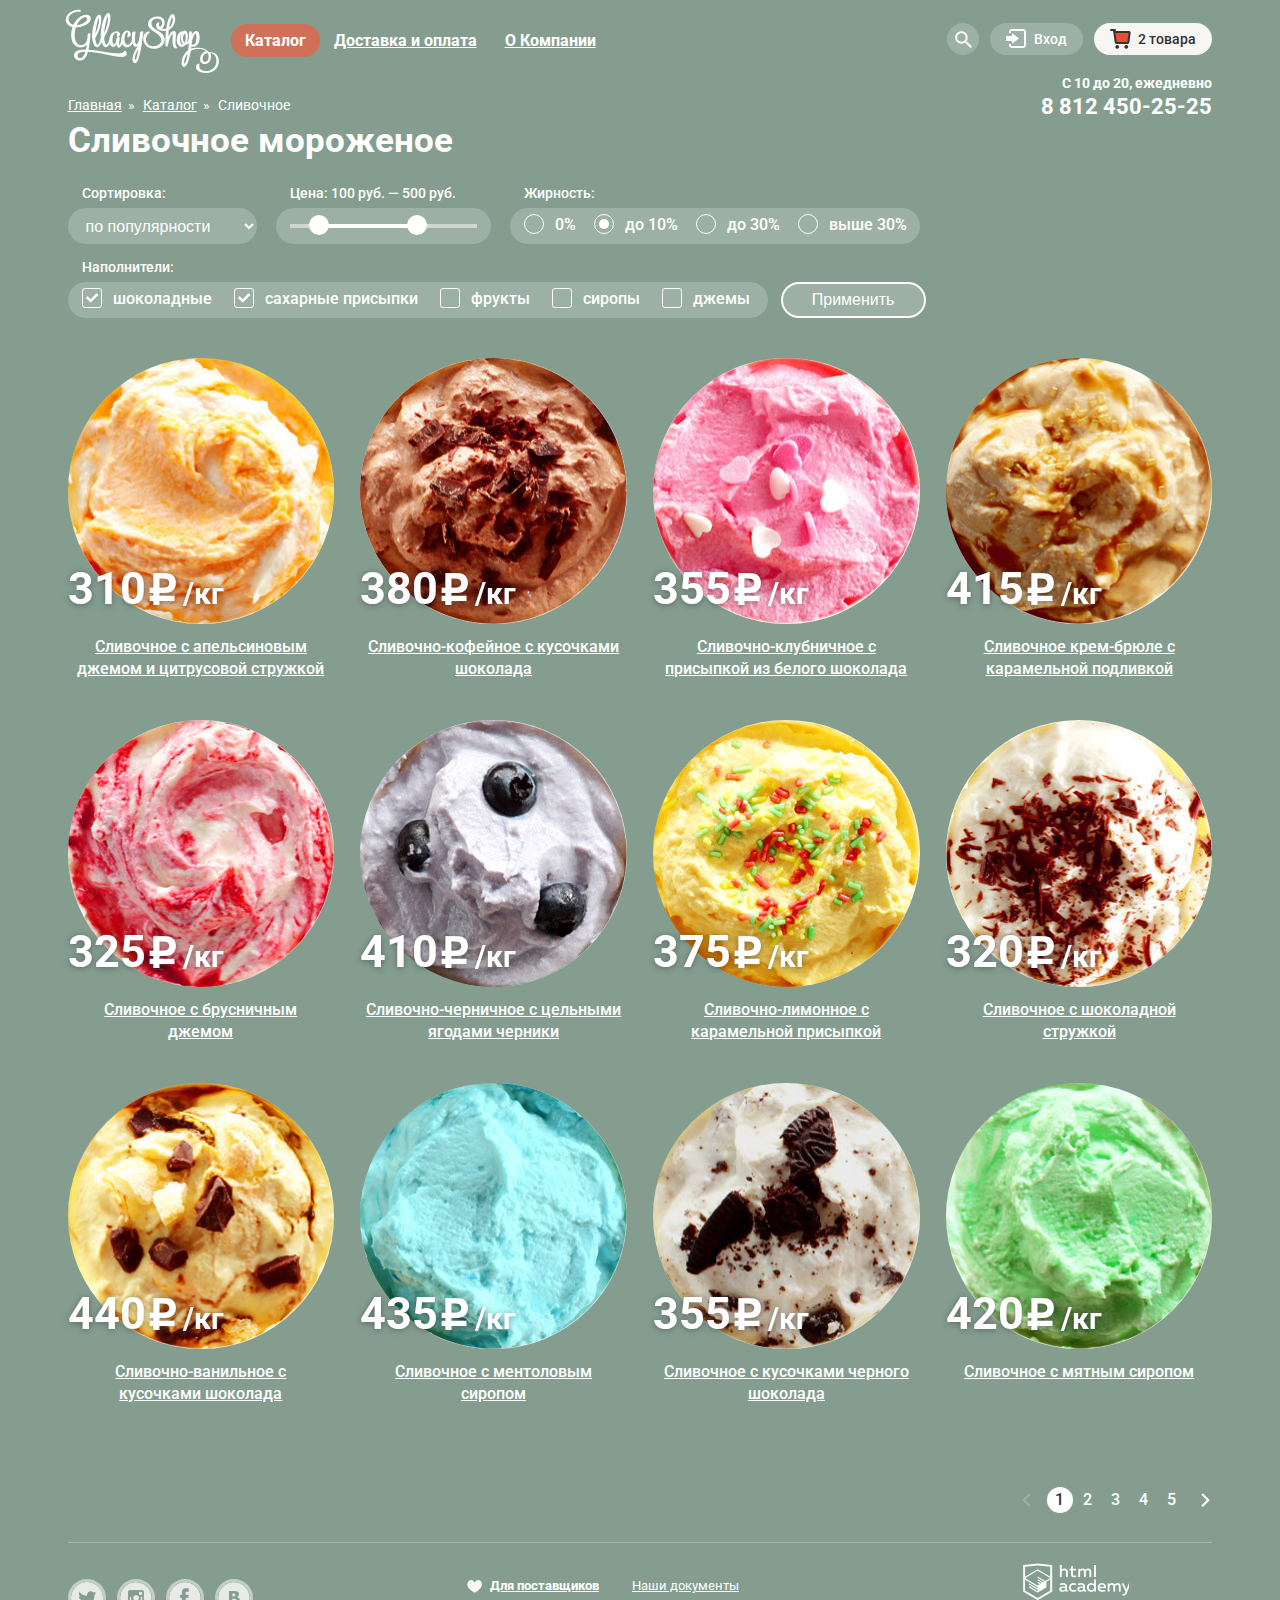
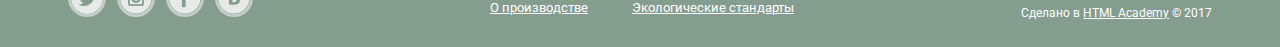
==== commit f185cc4a: "fix map" ====
--- a/catalog.html
+++ b/catalog.html
@@ -5,7 +5,7 @@
     <title>Сливочное мороженое</title>
     <link href="https://fonts.googleapis.com/css?family=Roboto:400,500,700&amp;subset=cyrillic-ext" rel="stylesheet">
     <link href="css/normalize.css" rel="stylesheet">
-    <link href="css/style.css" rel="stylesheet">
+    <link href="css/style.min.css" rel="stylesheet">
   </head>
   <body class="inner-page">
     <div class="wrapper">
@@ -31,7 +31,7 @@
           <ul class="user-block">
             <li class="user-item">
               <div class="searshinput">Поиск</div>
-              <form class="user-form" action="/search/" method="GET">
+              <form class="user-form" action="#" method="GET">
                 <div class="user-input-group">
                   <input class="user-input" id="user-search" type="search" name="search" placeholder="Что ищем?" required>
                   <label for="user-search">Что ищем?</label>
@@ -106,7 +106,7 @@
                 <option value="fatness">по жирности</option>
               </select>
             </div>
-            <div class="filter rate"><!--- Оформление - курс Плавные переходы. Переключатели. Диапазон range- курс Формы и хтмл5.  Реализация есть на kari.com-->    
+            <div class="filter rate">    
               <span>Цена: 100 руб. &#8212; 500 руб.</span>
               <div class="filter-group">
                 <div class="rate-axis">
@@ -172,7 +172,7 @@
                 <a class="btn" href="#">Быстрый просмотр</a>
               </div>
               <a href="#">
-                <img src="img/creamy-item.jpg" alt="Сливочное с апельсиновым джемом и цитрусовой стружкой">
+                <img src="img/creamy-item.jpg" width="267" alt="Сливочное с апельсиновым джемом и цитрусовой стружкой">
                 <div class="price">
                   <span>310</span> /кг
                 </div>
@@ -184,7 +184,7 @@
                 <a class="btn" href="#">Быстрый просмотр</a>
               </div>
               <a href="#">
-                <img src="img/coffe-item.jpg" alt="Сливочно-кофейное с кусочками шоколада">
+                <img src="img/coffe-item.jpg" width="267" alt="Сливочно-кофейное с кусочками шоколада">
                 <div class="price">
                   <span>380</span> /кг
                 </div>
@@ -196,7 +196,7 @@
                 <a class="btn" href="#">Быстрый просмотр</a>
               </div>
               <a href="#">
-                <img src="img/strawberry-item.jpg" alt="Сливочно-клубничное с присыпкой из белого шоколада">
+                <img src="img/strawberry-item.jpg" width="267" alt="Сливочно-клубничное с присыпкой из белого шоколада">
                 <div class="price">
                   <span>355</span> /кг
                 </div>
@@ -208,7 +208,7 @@
                 <a class="btn" href="#">Быстрый просмотр</a>
               </div>
               <a href="#">
-                <img src="img/brulee-item.jpg" alt="Сливочное крем-брюле с карамельной подливкой">
+                <img src="img/brulee-item.jpg" width="267" alt="Сливочное крем-брюле с карамельной подливкой">
                 <div class="price">
                   <span>415</span> /кг
                 </div>
@@ -222,7 +222,7 @@
                 <a class="btn" href="#">Быстрый просмотр</a>
               </div>
               <a href="#">
-                <img src="img/lingonberry-item.jpg" alt="Сливочное с брусничным джемом">
+                <img src="img/lingonberry-item.jpg" width="267" alt="Сливочное с брусничным джемом">
                 <div class="price">
                   <span>325</span> /кг
                 </div>
@@ -234,7 +234,7 @@
                 <a class="btn" href="#">Быстрый просмотр</a>
               </div>
               <a href="#">
-                <img src="img/blackberry-item.jpg" alt="Сливочно-черничное с цельными ягодами черники">
+                <img src="img/blackberry-item.jpg" width="267" alt="Сливочно-черничное с цельными ягодами черники">
                 <div class="price">
                   <span>410</span> /кг
                 </div>
@@ -246,7 +246,7 @@
                 <a class="btn" href="#">Быстрый просмотр</a>
               </div>
               <a href="#">
-                <img src="img/lemon-item.jpg" alt="Сливочно-лимонное с карамельной присыпкой">
+                <img src="img/lemon-item.jpg" width="267" alt="Сливочно-лимонное с карамельной присыпкой">
                 <div class="price">
                   <span>375</span> /кг
                 </div>
@@ -258,7 +258,7 @@
                 <a class="btn" href="#">Быстрый просмотр</a>
               </div>
               <a href="#">
-                <img src="img/chocchips-item.jpg" alt="Сливочное с шоколадной стружкой">
+                <img src="img/chocchips-item.jpg" width="267" alt="Сливочное с шоколадной стружкой">
                 <div class="price">
                   <span>320</span> /кг
                 </div>
@@ -272,7 +272,7 @@
                 <a class="btn" href="#">Быстрый просмотр</a>
               </div>
               <a href="#">
-                <img src="img/vanilla-item.jpg" alt="Сливочно-ванильное с кусочками шоколада">
+                <img src="img/vanilla-item.jpg" width="267" alt="Сливочно-ванильное с кусочками шоколада">
                 <div class="price">
                   <span>440</span> /кг
                 </div>
@@ -284,7 +284,7 @@
                 <a class="btn" href="#">Быстрый просмотр</a>
               </div>
               <a href="#">
-                <img src="img/menthol-item.jpg" alt="Сливочноe с ментоловым сиропом">
+                <img src="img/menthol-item.jpg" width="267" alt="Сливочноe с ментоловым сиропом">
                 <div class="price">
                   <span>435</span> /кг
                 </div>
@@ -296,7 +296,7 @@
                 <a class="btn" href="#">Быстрый просмотр</a>
               </div>
               <a href="#">
-                <img src="img/pieces-dark-item.jpg" alt="Сливочное с кусочками черного шоколада">
+                <img src="img/pieces-dark-item.jpg" width="267" alt="Сливочное с кусочками черного шоколада">
                 <div class="price">
                   <span>355</span> /кг
                 </div>
@@ -308,7 +308,7 @@
                 <a class="btn" href="#">Быстрый просмотр</a>
               </div>
               <a href="#">
-                <img src="img/mint-item.jpg" alt="Сливочное с мятным сиропом">
+                <img src="img/mint-item.jpg" width="267" alt="Сливочное с мятным сиропом">
                 <div class="price">
                   <span>420</span> /кг
                 </div>
@@ -318,7 +318,7 @@
           </div>
         </div>
         
-        <div class="row clearfix"> <!---См. курс Мастерская: декоративные элементы. Переключатель страниц-->
+        <div class="row clearfix">
           <ul class="paginator clearfix">
             <li><a class="paginator-item prev disabled">Назад</a></li>
             <li><a class="paginator-item current">1</a></li>
--- a/css/style.min.css
+++ b/css/style.min.css
@@ -0,0 +1 @@
+body{font-weight:400;font-size:16px;line-height:22px;font-family:"Roboto","Arial",sans-serif;color:#fff;background-color:#849d8f}body.inner-page{background-color:linear-gradient(to bottom,rgba(255,255,255,.2) 0,transparent 647px)}body>input[type=radio]{display:none}.site-wrapper{min-width:900px;background-repeat:no-repeat;background-position:top center}.site-wrapper::after,.site-wrapper::before{content:"";visibility:hidden;background-image:url(../img/chocolate-lemon.png)}.site-wrapper::after{background-image:url(../img/cream-strawberry.png)}.wrapper{min-width:900px;max-width:1200px;margin:0 auto}.row{padding-left:2.3%;padding-right:2.3%;margin-bottom:40px}.column-left,.column-right{float:left;box-sizing:border-box;width:48.85%;padding:16px 21px 90px 19px;border-radius:12px}.column-right{float:right}.cell{position:relative;float:left;width:23.275%;margin-right:2.3%}.cell:nth-child(4n){margin-right:0}.btn,.cell a{text-decoration:none}.clearfix::after{content:"";display:table;clear:both}.btn{display:inline-block;box-sizing:border-box;min-width:100px;min-height:44px;margin:0;padding:9px 14px 11px;font-weight:700;font-size:18px;line-height:24px;font-family:"Roboto","Arial",sans-serif;text-align:center;vertical-align:top;text-shadow:0 2px 5px rgba(160,32,11,.76);color:#fff;background-color:#ec583c;background-image:-webkit-linear-gradient(bottom,#e74a35,#f26843);background-image:linear-gradient(to top,#e74a35,#f26843);border-radius:22px;box-shadow:0 2px 2px 0 rgba(172,16,0,.64)}.btn:hover{color:#fff;background-color:#f07a63;background-image:-webkit-linear-gradient(bottom,#ec6f5e,#f58669);background-image:linear-gradient(to top,#ec6f5e,#f58669);box-shadow:0 2px 2px 0 #ac1000}.btn:active{color:#fff;background-color:#db5338;background-image:-webkit-linear-gradient(top,#d74632,#e1613e);background-image:linear-gradient(to bottom,#d74632,#e1613e);box-shadow:inset 0 2px 2px 0 #ac1000}.main-nav{float:left;width:550px;padding-top:9px}.main-nav img{margin:0 0 0 -3px;padding:0}.main-menu>li,.main-nav .main-menu,.main-nav img{display:inline-block;font-size:0;line-height:0;vertical-align:middle}.main-nav .main-menu{list-style:none;margin:0 0 0 8px;padding:0}.main-menu>li{position:relative;margin:0;padding:15px 0}.main-nav-item{margin-top:-4px;padding:7px 14px;font-weight:700;font-size:16px;line-height:18px;color:#fff;border-radius:16px}.main-menu .sub-menu{position:absolute;top:46px;left:-6px;z-index:1;display:none;min-width:142px;margin:0;padding:0;color:#323232;background-color:#f8f7f4;border-radius:4px;box-shadow:0 20px 20px 0 rgba(0,0,0,.4);list-style:none;overflow:hidden}li:hover .sub-menu{display:block}.sub-menu-item{display:block;padding:9px 21px 7px;font-weight:400;font-size:14px;line-height:16px;color:#323232;text-decoration:none;white-space:nowrap}.sub-menu-item.first{padding:10px 21px}.sub-menu li:first-child::after{content:"";display:block;margin:0 9px 0 6px;height:1px;background-color:#d1d0ce}.sub-menu li:hover{background-color:#fbded7}li:not(.sub-current):active>.sub-menu-item,li:not(.sub-current):hover>.sub-menu-item{color:#323232}.sub-menu li:active{background-color:#f6b5a5}.sub-menu li.sub-current{background-color:#d07058}.sub-current .sub-menu-item{color:#fff}.current .main-nav-item{color:#fff;text-decoration:none;background-color:#d07058}.main-nav-item:active,.main-nav-item:hover{color:#333;text-decoration:none;background-color:#f7f6f3}.main-nav-item:active{background-color:#ededed;box-shadow:inset 0 2px 1px 0 #696969}.user-block{float:right;width:293px;margin:0;padding:23px 0 0;text-align:right;list-style:none}.user-block .user-item{position:relative;display:inline-block;margin:0;padding:0 0 15px;font-size:0;line-height:0;vertical-align:top}.user-block .all-products,.user-block .enter,.user-block .searshinput{display:block;background-color:rgba(255,255,255,.2);border-radius:16px}.user-block .searshinput{position:relative;width:32px;height:32px}.user-block .searshinput::before{content:"";position:absolute;top:8px;left:8px;width:17px;height:17px;background-image:url(../img/spritesheet.png);background-position:-493px -5px}.user-form,.user-item:hover .searshinput{background-color:#f8f7f4}.user-item:hover .searshinput::before{background-position:-520px -5px}.user-item:hover::before{content:"";position:absolute;top:0;right:0;display:block;width:100px;height:37px}.user-form{position:absolute;top:37px;right:0;z-index:1;display:none;width:313px;padding:20px 15px 0;border-radius:4px;box-shadow:0 20px 20px 0 rgba(0,0,0,.4)}.user-item:hover .user-form{display:block}.user-input-group{position:relative}.user-input{box-sizing:border-box;width:100%;height:44px;margin-bottom:20px;padding:10px 14px;font-weight:700;font-size:16px;line-height:24px;color:#323232;background-color:#fff;border:1px solid #d3d3d2;border-radius:4px}.user-input::-webkit-input-placeholder{font-weight:400;color:#999}.user-input:-moz-placeholder,.user-input::-moz-placeholder{font-weight:400;color:#999}.user-input:-ms-input-placeholder{font-weight:400;color:#999}.user-input:hover{padding:10px 13px;border:2px solid #c7c6c5}.user-input:focus{padding:10px 13px;border:2px solid #8fbdec}.user-input+label{position:absolute;top:-16px;left:15px;display:inline;font-weight:400;font-size:11px;line-height:13px;color:#999}.user-input:invalid+label{display:none}.user-input:focus+label{color:#5b9ddf;display:inline}.user-block .all-products,.user-block .enter{position:relative;margin-left:7px;padding:8px 16px 8px 44px;font-weight:500;font-size:14px;line-height:16px;text-align:left;text-decoration:none;color:#fff}.user-block .all-products::before,.user-block .enter::before{content:"";position:absolute;top:6px;left:16px;width:21px;height:19px;background-image:url(../img/spritesheet.png);background-position:-369px -5px}.user-item:hover .enter{color:#323232;background-color:#f8f7f4}.user-item:hover .enter::before{background-position:-400px -5px}.enter+.user-form{width:239px;padding:20px 19px 0}.user-form .btn{float:left;height:44px;margin-right:20px;margin-bottom:20px;border:none;cursor:pointer;outline:none}.user-form a{float:left;font-weight:400;font-size:13px;line-height:24px;color:#323232}.cell p:active,.cell p:hover,.user-form a:active,.user-form a:hover{color:#e84d37}.user-block .all-products{min-width:56px}.user-block .all-products::before{height:20px;background-position:-205px -5px}.user-block .all-products.full{color:#323232;background-color:#f7f6f3}.user-block .all-products.full::before{background-position:-236px -5px}.all-products.full,.user-block .all-products.full{max-width:87px;white-space:nowrap;text-overflow:ellipsis;overflow:hidden}.user-item:hover .all-products:not(.full){color:#323232;background-color:#f8f7f4}.user-item:hover .all-products:not(.full)::before{background-position:-267px -5px}.all-products+.user-form{width:510px}.all-products.full+.user-form .products-table{width:100%;border-collapse:collapse}.products-table td{height:27px;padding:8px 5px 16px;font-weight:400;font-size:13px;line-height:16px;color:#323232;vertical-align:top;text-align:center}.products-table span{color:#999}.products-table .product-delete{width:11px;height:11px;font-size:0;vertical-align:top;background-image:url(../img/spritesheet.png);background-color:transparent;background-repeat:no-repeat;background-position:-967px -5px;border:0;cursor:pointer}.products-table .product-mini{position:relative;width:31px}.products-table .product-mini::before{content:"";position:absolute;top:0;left:4px;display:block;width:33px;height:33px;background-repeat:no-repeat}.creamy .product-mini::before{background-image:url(../img/creamy-item-icon.png)}.strawberry .product-mini::before{background-image:url(../img/strawberry-item-icon.png)}.products-table .product-name{width:226px;padding:8px 10px 16px;text-align:left}.products-table td:last-child{box-sizing:border-box;width:87px}.all-products+.user-form .products-sum{position:relative;float:right;padding:16px 0;font-weight:700;font-size:15px;line-height:18px;color:#323232}.all-products+.user-form .products-sum::before{content:"";position:absolute;top:2px;right:0;display:block;width:510px;height:1px;background-color:#cacac7}.all-products+.user-form .btn{float:right;clear:right;margin-right:0}.main-header .row{position:relative}.header-lable{position:absolute;top:75px;right:2.3%;width:293px;font-weight:700;font-size:14px;line-height:16px;text-align:right}.header-lable span{font-size:22px;line-height:32px}.slider{position:relative;padding-top:280px;text-align:center;color:#fff}.slide{display:none}.slide-title{width:670px;margin:0 auto 30px;font-weight:700;font-size:60px;line-height:60px}.slide .btn{padding:10px 40px;font-weight:700;font-size:32px;line-height:44px;color:#fff;border-radius:32px}.slider-controls{position:absolute;left:0;bottom:23px;font-size:0;line-height:0}.slider-controls label{display:inline-block;box-sizing:border-box;width:21px;height:21px;margin-right:8px;vertical-align:top;background-color:transparent;border:2px solid #fff;border-radius:50%;cursor:pointer}.slider-controls label:hover{background-color:rgba(255,255,255,.4)}.btn-1:checked~.site-wrapper{background-color:#849d8f;background-image:url(../img/brulee-raspberry.png)}.btn-2:checked~.site-wrapper{background-color:#8996a6;background-image:url(../img/chocolate-lemon.png)}.btn-3:checked~.site-wrapper{background-color:#9d8b84;background-image:url(../img/cream-strawberry.png)}.btn-1:checked~.site-wrapper .slide1,.btn-2:checked~.site-wrapper .slide2,.btn-3:checked~.site-wrapper .slide3{display:block}.btn-1:checked~.site-wrapper label[for=btn-1],.btn-2:checked~.site-wrapper label[for=btn-2],.btn-3:checked~.site-wrapper label[for=btn-3]{background-color:#fff}.contacts span.phone,.specials{font-weight:700;font-size:18px;line-height:22px}.specials h2{margin:0 0 15px;font-size:35px;line-height:41px}.specials p{margin:0}.specials .column-left,.specials .column-right{position:relative;min-height:229px;color:#fff;background-color:#be1c42;background-image:url(../img/raspberries-fon.jpg);background-repeat:no-repeat}.specials .column-right{background-color:#4e3125;background-image:url(../img/chocolate-fon.jpg)}.specials .btn{position:absolute;right:21px;bottom:24px;height:46px;padding:10px 22px}.cell .background-hover{position:absolute;top:-9px;-webkit-transform:translate(-4%,0);transform:translate(-4%,0);z-index:-1;display:none;width:110%;height:130%;padding:0;background-color:rgba(255,255,255,.3);box-shadow:0 20px 20px 0 rgba(0,0,0,.4);border-radius:4px}.cell img,.cell:hover .background-hover{display:block}.cell .btn{position:absolute;right:50%;bottom:17px;-webkit-transform:translate(50%,0);transform:translate(50%,0);min-width:193px;padding:9px 12px 11px}.cell:hover{z-index:10}.cell img{width:100%;max-width:267px;min-width:200px;max-height:267px;min-height:200px;border-radius:50%}.cell .price,.features{font-family:"Roboto","Arial",sans-serif}.cell .price{margin-top:-58px;-webkit-filter:drop-shadow(0 1px 3px rgba(49,50,53,.5));filter:drop-shadow(0 1px 3px rgba(49,50,53,.5));font-weight:700;font-size:30px;line-height:45px;color:#fff}.price span{position:relative;padding-right:30px;font-size:45px}.price span::after{content:"";position:absolute;right:0;bottom:10px;width:27px;height:32px;background-image:url(../img/spritesheet.png);background-repeat:no-repeat;background-position:-456px -5px}.cell p{margin:20px 0 0;padding:0 5px;font-weight:500;font-size:16px;line-height:22px;text-align:center;text-decoration:underline;color:#fff}.features .features-item::before,.popular .cell::before{content:"";position:absolute;left:0;top:0;background-image:url(../img/spritesheet.png)}.popular .cell::before{background-repeat:no-repeat;background-position:-298px -5px;width:61px;height:61px}.features{padding:23px 18px 25px;font-weight:500;font-size:24px;line-height:30px;color:#323232;background-color:#ede2cd;background-image:url(../img/wafer-fon3.jpg);background-repeat:repeat;border-radius:12px}.features p{margin:0 102px 0 0}.features .column-left,.features .column-right{margin:0;padding:0;font-weight:400;font-size:16px;line-height:22px}.features .features-item{position:relative;margin:10px 0 0;padding:12px 0 0 56px}.features .features-item::before{width:48px;height:49px}.features .ice-img::before{background-position:-547px -5px}.features .leaf-img::before{background-position:-606px -5px}.features .cow-img::before{background-position:-29px -5px}.features .thermo-img::before{background-position:-909px -5px}.communication-items .column-left{min-height:220px;padding:23px 20px;font-weight:500;font-size:16px;line-height:22px;color:#323232;background-color:#fff;background-image:url(../img/berry-fon.jpg);background-repeat:no-repeat;background-position:right -3px top 0}.blog-group p{margin:4px 0;width:310px}.blog-group .blog-header{padding-right:10px;padding-top:1px;font-weight:700;font-size:24px;line-height:30px;color:#353535;background-color:rgba(255,255,255,.8)}.blog-group .blog-header:active,.blog-group .blog-header:hover{color:#e84d37}.communication-items .column-right{padding:6px;background-image:-webkit-repeating-linear-gradient(315deg,#f8f7f4 0,#f8f7f4 7px,#92cdff 7px,#92cdff 14px,#f8f7f4 14px,#f8f7f4 21px,#fe9e90 21px,#fe9e90 28px);background-image:repeating-linear-gradient(135deg,#f8f7f4 0,#f8f7f4 7px,#92cdff 7px,#92cdff 14px,#f8f7f4 14px,#f8f7f4 21px,#fe9e90 21px,#fe9e90 28px)}.communication-items .fon{position:relative;box-sizing:border-box;min-height:208px;padding:28px 21px 92px;font-weight:400;font-size:16px;line-height:22px;color:#5a5a5a;background-color:#f8f7f4;border-radius:12px}.subscribe-group p{margin:0}.communication-items form{position:absolute;left:0;bottom:33px;box-sizing:border-box;width:100%;padding:0 20px}.communication-items .btn{float:right;padding:9px 19px 11px;border:none;cursor:pointer;outline:none}.communication-items .input-group{margin-right:141px}.communication-items input{box-sizing:border-box;width:100%;padding:13px 12px;border:1px solid #d3d3d2;border-radius:4px}.map-contacts{width:100%;height:430px}.map-contacts .default-map{background-color:#d9e2db;background-image:url(../img/map.jpg);background-repeat:no-repeat;background-position:center}.map-contacts .wrapper{margin-bottom:0;position:absolute;height:430px;left:0;right:0}.contacts{position:absolute;right:2.3%;box-sizing:border-box;width:302px;margin-top:62px;margin-bottom:62px;padding:29px 25px 31px;font-weight:400;font-size:14px;line-height:20px;color:#323232;background-color:#fefefe;border-radius:14px;z-index:3}.contacts p{margin:0 0 1px;padding:0}.contacts span,main h1{font-weight:700;font-size:18px;line-height:24px}.contacts p.phone{margin-top:18px;margin-bottom:5px}.contacts .btn{width:100%;margin-top:25px}.breadcrumbs,.filter{font-size:0;line-height:0}.breadcrumbs{margin:-16px 0 7px;padding:0;list-style:none}.breadcrumbs li{display:inline-block;font-weight:400;font-size:14px;line-height:16px;vertical-align:top}.breadcrumbs a{position:relative;padding-right:21px;color:#fff}.breadcrumbs a::after{content:"»";position:absolute;right:8px;text-decoration:none}main h1{margin:0;font-size:35px;line-height:41px}.row.filters{margin-top:-16px}.filters .sorting{width:189px}.filters .rate{width:215px}.filters .fatness{width:410px;margin-right:0}.filters .toppings{width:700px;margin-bottom:0}.filter{display:inline-block;margin-right:15px;margin-bottom:15px;vertical-align:bottom}.filter label,.filter select,.filter span{font-weight:500;font-size:16px;line-height:18px}.filter ul{margin:0;padding:0;list-style:none}.filter span{margin-left:14px;font-size:14px;line-height:16px}.filter .filter-group{box-sizing:border-box;width:100%;height:36px;margin-top:7px;padding-left:14px;padding-top:8px;color:#fff;background-color:rgba(255,255,255,.2);border-radius:18px;border:none}.sorting .filter-group{padding-top:0;outline:none}.sorting .filter-group:hover{color:#343434;background-color:#fff}.rate .filter-group{padding-top:16px}.rate .rate-axis{position:relative;width:187px;height:4px;background-color:rgba(255,255,255,.5)}.rate-axis .range-slider{position:absolute;left:30px;right:62px;height:4px;background-color:#fff}.rate-axis .range-handle{position:absolute;width:20px;height:20px;top:-9px;left:19px;background-color:#fff;border-radius:50%;cursor:pointer}.rate-axis .range-handle:last-child{left:117px}.fatness li{display:inline-block;margin-right:18px;vertical-align:top}.fatness li:last-child,.toppings li:last-child{margin-right:0}.fatness input,.toppings input{display:none}.fatness label,.toppings label{position:relative;padding-left:31px}.fatness label::before{content:"";position:absolute;left:0;bottom:0;box-sizing:border-box;width:20px;height:20px;border:1px solid #fff;border-radius:50%}.fatness label:hover{cursor:pointer}.fatness label:hover::before{border-width:2px}.fatness input:checked+label::after{content:"";position:absolute;left:5px;bottom:5px;box-sizing:border-box;width:10px;height:10px;background-color:#fff;border-radius:50%}.fatness input:disabled+label::after,.fatness input:disabled+label::before{opacity:.4}.toppings li{display:inline-block;margin-right:22px;vertical-align:top}.toppings label::before{content:"";position:absolute;left:0;bottom:0;box-sizing:border-box;width:20px;height:20px;border:1px solid #fff;border-radius:3px}.toppings label:hover::before{border:2px solid #fff}.toppings input:checked+label::after{content:"";position:absolute;left:3px;bottom:5px;width:14px;height:10px;background-image:url(../img/spritesheet.png);background-position:-5px -5px}.toppings input:disabled+label::after,.toppings input:disabled+label::before{opacity:.4}.filters button[type=submit]{width:145px;height:36px;margin-left:-6px;margin-right:0;margin-bottom:0;font-weight:500;font-size:16px;line-height:18px;color:#fff;background-color:rgba(255,255,255,.2);border:2px solid #fbfcfb;border-radius:18px;outline:none}.filters button[type=submit]:hover{color:#323232;background-color:#fbfcfb}.filters button[type=submit]:active{color:#323232;background-color:#eaeaea;border:none;box-shadow:inset 0 2px 1px 0 #696969}.catalog{margin-bottom:82px}.paginator{float:right;width:190px;margin:0 0 -10px;padding:0;font-size:0;line-height:0;list-style:none}.paginator li{position:relative;display:inline-block;vertical-align:top}.paginator-item{display:block;box-sizing:border-box;width:26px;height:26px;margin:0 1px;padding:4px 8px;font-weight:500;font-size:16px;line-height:18px;color:#fff;text-decoration:none;border-radius:50%;cursor:pointer}.paginator-item.current{color:#323232;background-color:#fff;cursor:default}.paginator-item:not(.current):not(.prev):not(.next):hover{color:#fff;background-color:rgba(255,255,255,.2)}.paginator-item:not(.current):not(.prev):not(.next):active{color:#323232;background-color:#fff}.paginator-item.next,.paginator-item.prev{width:24px;margin:0;text-indent:100%;white-space:nowrap;font-size:0;overflow:hidden}.paginator-item.next::after,.paginator-item.prev::after{content:"";position:absolute;top:50%;-webkit-transform:translate(0,-50%);transform:translate(0,-50%);width:9px;height:14px;background-image:url(../img/spritesheet.png);background-repeat:no-repeat}.paginator-item.prev::after{left:0;background-position:-703px -5px}.paginator-item.next::after{right:0;background-position:-665px -5px}.paginator-item.disabled::after{opacity:.2;cursor:default}.paginator-item.prev:not(.disabled):hover::before{content:"";position:absolute;top:0;right:25%;width:26px;height:26px;background-color:rgba(255,255,255,.2);border-radius:50%}.paginator-item.prev:not(.disabled):active::before{background-color:#fff;border-radius:50%}.paginator-item.prev:not(.disabled):active::after{background-position:-722px -5px}.paginator-item.next:not(.disabled):hover::before{content:"";position:absolute;top:0;left:25%;width:26px;height:26px;background-color:rgba(255,255,255,.2);border-radius:50%}.paginator-item.next:not(.disabled):active::before{background-color:#fff;border-radius:50%}.paginator-item.next:not(.disabled):active::after{background-position:-684px -5px}.main-footer{padding:20px 0 25px;font-weight:400;font-size:13px;line-height:18px}.footer-nav li,.main-footer .row{position:relative;margin-bottom:0}.main-footer .row::before{content:"";position:absolute;top:-21px;right:2.3%;left:2.3%;height:1px;background-color:rgba(255,255,255,.3)}.main-footer a:active,.main-footer a:hover{color:#ffbc9e}.social-footer{float:left;width:240px}.social-footer .btn-social{display:inline-block;position:relative;width:32px;height:32px;margin-top:16px;margin-right:8px;font-size:0;line-height:0;vertical-align:top;text-indent:100%;white-space:nowrap;overflow:hidden;border:3px solid rgba(255,255,255,.5);border-radius:50%}.social-footer .btn-social::before{content:"";position:absolute;top:0;left:0;width:32px;height:32px;background-image:url(../img/spritesheet.png);background-repeat:no-repeat;opacity:.8}.social-footer .btn-social-tw::before{background-position:-825px -5px}.social-footer .btn-social-inst::before{background-position:-783px -5px}.social-footer .btn-social-fb::before{background-position:-741px -5px}.social-footer .btn-social-vk::before{background-position:-867px -5px}.social-footer .btn-social:active,.social-footer .btn-social:hover{border-color:rgba(255,255,255,.7)}.social-footer .btn-social:hover::before{opacity:1}.social-footer .btn-social:active::before{opacity:1;border-radius:50%;box-shadow:inset 0 2px 1px 0 #888}.copiright-footer{float:right;box-sizing:border-box;width:191px;padding-left:0;font-size:12px}.copiright-footer .htmlacademy-logo{display:block;width:108px;height:38px;margin-bottom:3px;background-image:url(../img/spritesheet.png);background-repeat:no-repeat;background-position:-85px -5px}.copiright-footer a{color:#fefefe}.footer-nav{width:346px;margin:0 auto}.footer-column{float:left;box-sizing:border-box;width:50%;margin:14px 0 0;padding:0;list-style:none}.footer-nav .column-2{margin-left:-8px}.footer-nav li{margin-bottom:4px}.footer-nav li:last-child{margin-bottom:0}.footer-nav a{color:#fff;text-decoration:underline}.column-1 li{padding-left:23px;padding-right:10px}.footer-nav .love::before{content:"";position:absolute;top:3px;left:0;width:15px;height:13px;background-image:url(../img/spritesheet.png);background-repeat:no-repeat;background-position:-431px -5px}@-webkit-keyframes bom{0%{-webkit-transform:scale(0);transform:scale(0)}70%{-webkit-transform:scale(1.1);transform:scale(1.1)}90%{-webkit-transform:scale(.9);transform:scale(.9)}to{-webkit-transform:scale(1);transform:scale(1)}}@keyframes bom{0%{-webkit-transform:scale(0);transform:scale(0)}70%{-webkit-transform:scale(1.1);transform:scale(1.1)}90%{-webkit-transform:scale(.9);transform:scale(.9)}to{-webkit-transform:scale(1);transform:scale(1)}}@-webkit-keyframes shake{0%,to{-webkit-transform:translateX(0);transform:translateX(0)}10%,30%,50%,70%,90%{-webkit-transform:translateX(-10px);transform:translateX(-10px)}20%,40%,60%,80%{-webkit-transform:translateX(10px);transform:translateX(10px)}}@keyframes shake{0%,to{-webkit-transform:translateX(0);transform:translateX(0)}10%,30%,50%,70%,90%{-webkit-transform:translateX(-10px);transform:translateX(-10px)}20%,40%,60%,80%{-webkit-transform:translateX(10px);transform:translateX(10px)}}.modal-content{position:fixed;top:50%;left:50%;margin-left:-239px;margin-top:-169px;z-index:20;display:none;box-sizing:border-box;width:477px;min-height:442px;padding:19px 24px 27px;color:#323232;background-color:#f8f7f4;border-radius:8px}.modal-content-show{display:block;-webkit-animation:bom .5s ease-in-out;animation:bom .5s ease-in-out}.modal-error{-webkit-animation:shake .6s;animation:shake .6s}.modal-content-close{position:absolute;top:15px;right:15px;width:18px;height:18px;font-size:0;line-height:0;background-color:transparent;border:none;cursor:pointer}.modal-content-close::after,.modal-content-close::before{content:"";position:absolute;top:8px;right:-2px;display:block;width:22px;height:2px;background-color:#000}.modal-content-close::after{-webkit-transform:rotate(45deg);transform:rotate(45deg)}.modal-content-close::before{-webkit-transform:rotate(-45deg);transform:rotate(-45deg)}.modal-content p{margin:0;font-weight:500;font-size:24px;line-height:28px}.modal-content .user-input-group{margin:20px 0}.modal-content .user-input{width:267px;margin:0}.modal-content .user-input.textarea{height:155px;width:100%}.modal-content .btn{float:right;padding:9px 25px 11px;border:none;cursor:pointer;outline:none}.modal-overlay{position:fixed;top:0;left:0;z-index:10;display:none;width:100%;height:100%;background-color:rgba(0,0,0,.3)}.modal-overlay-show{display:block}